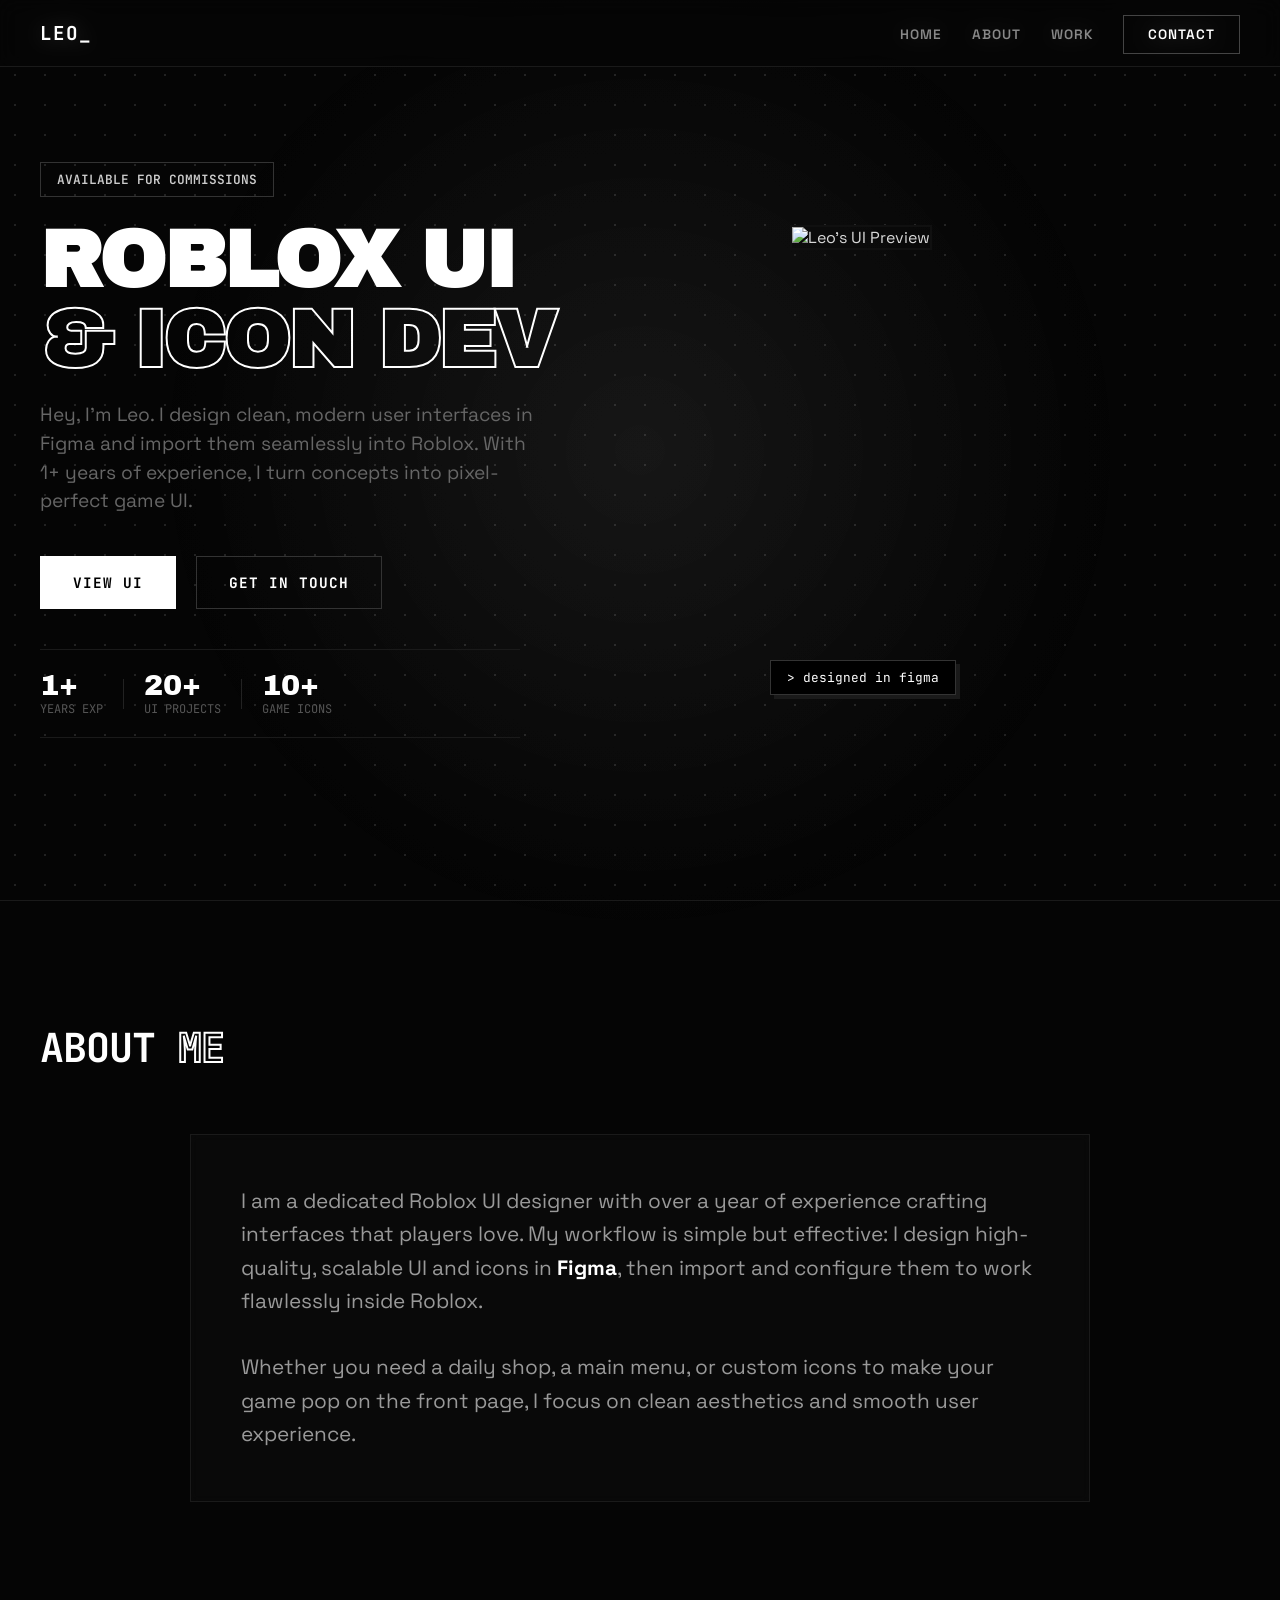
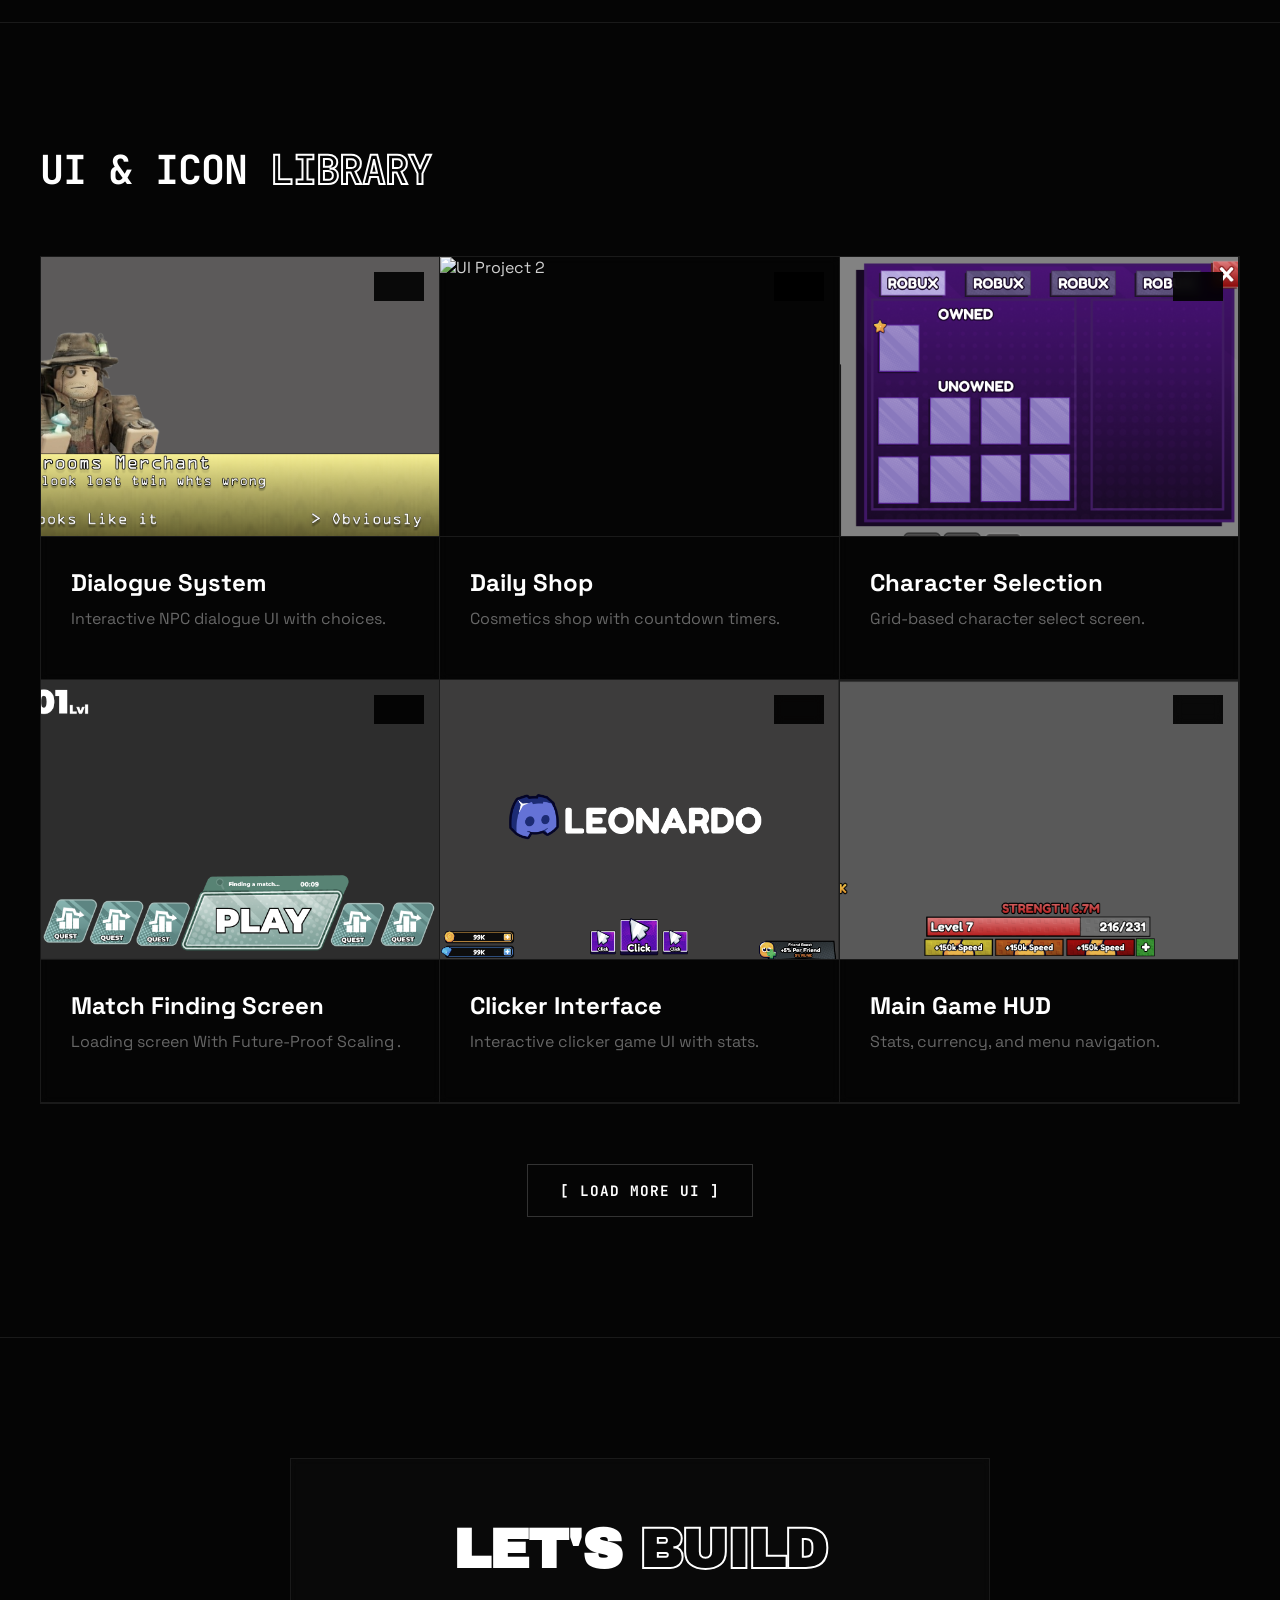
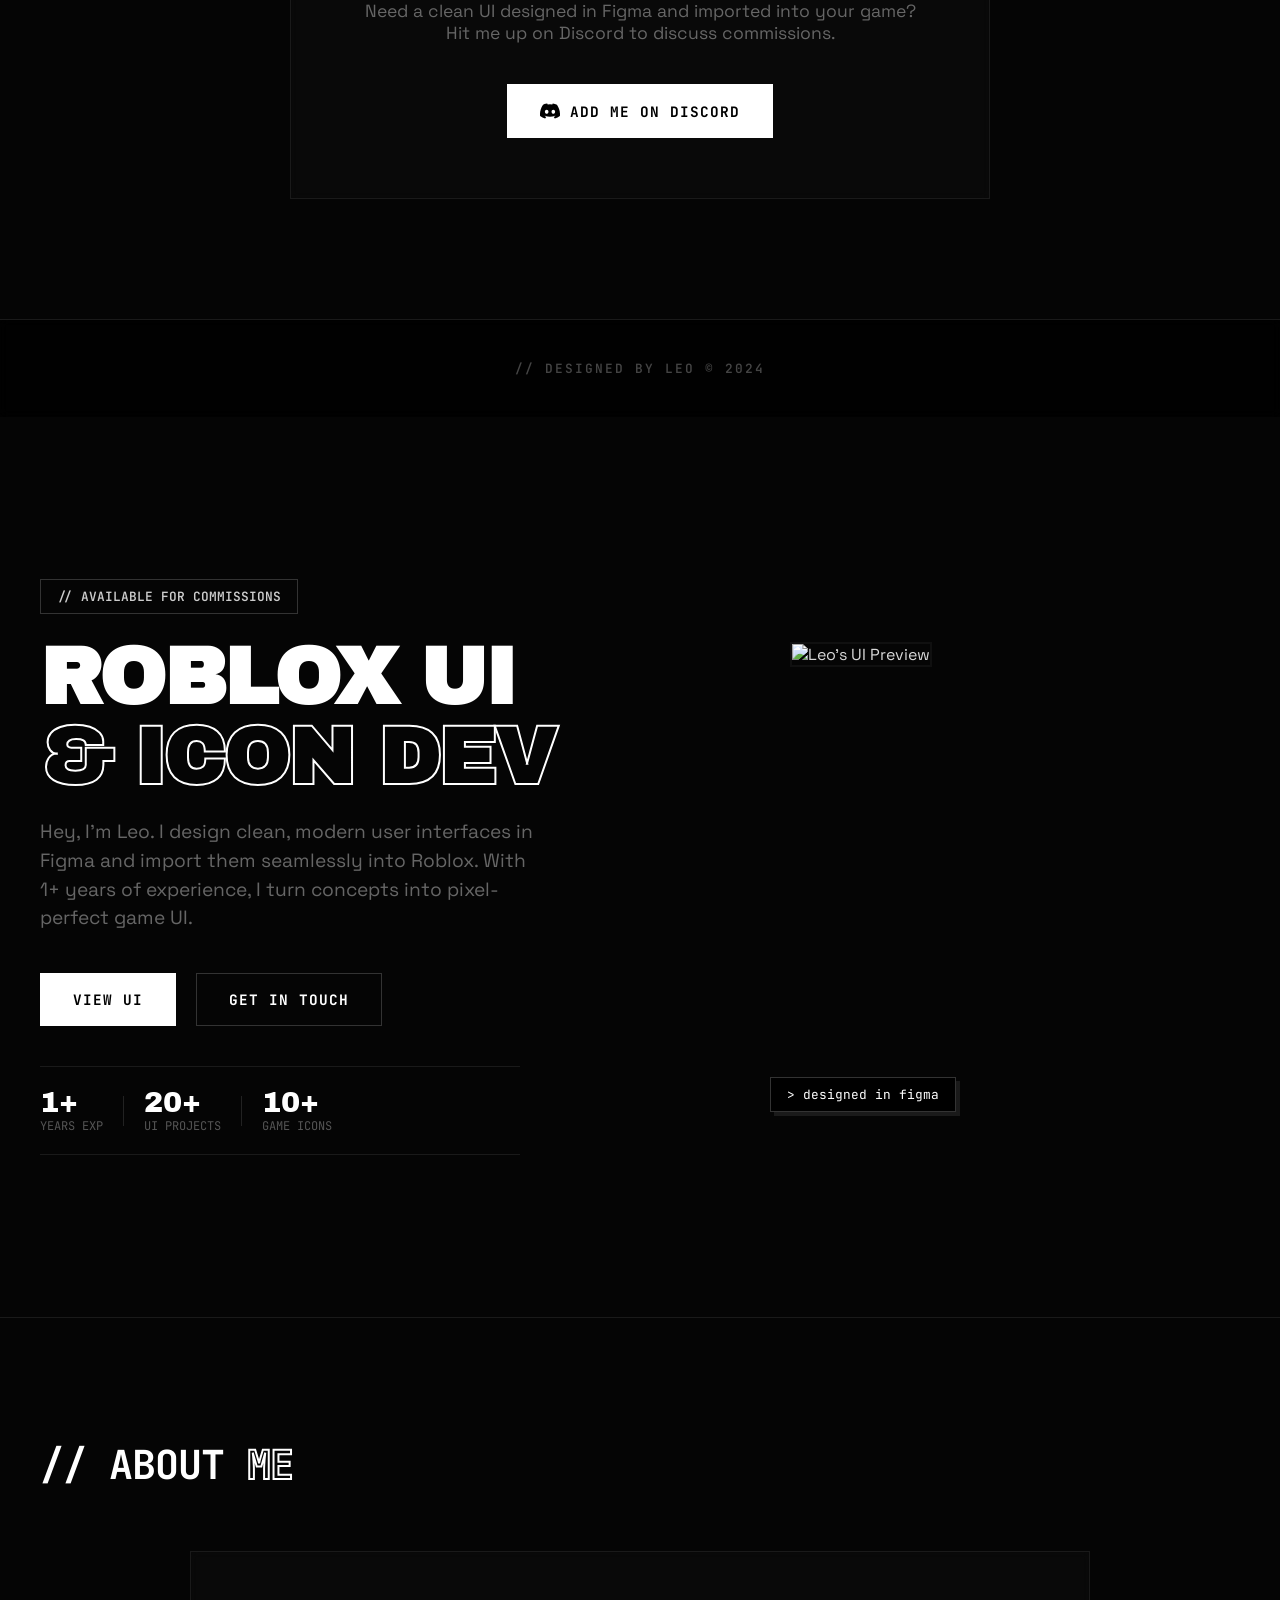
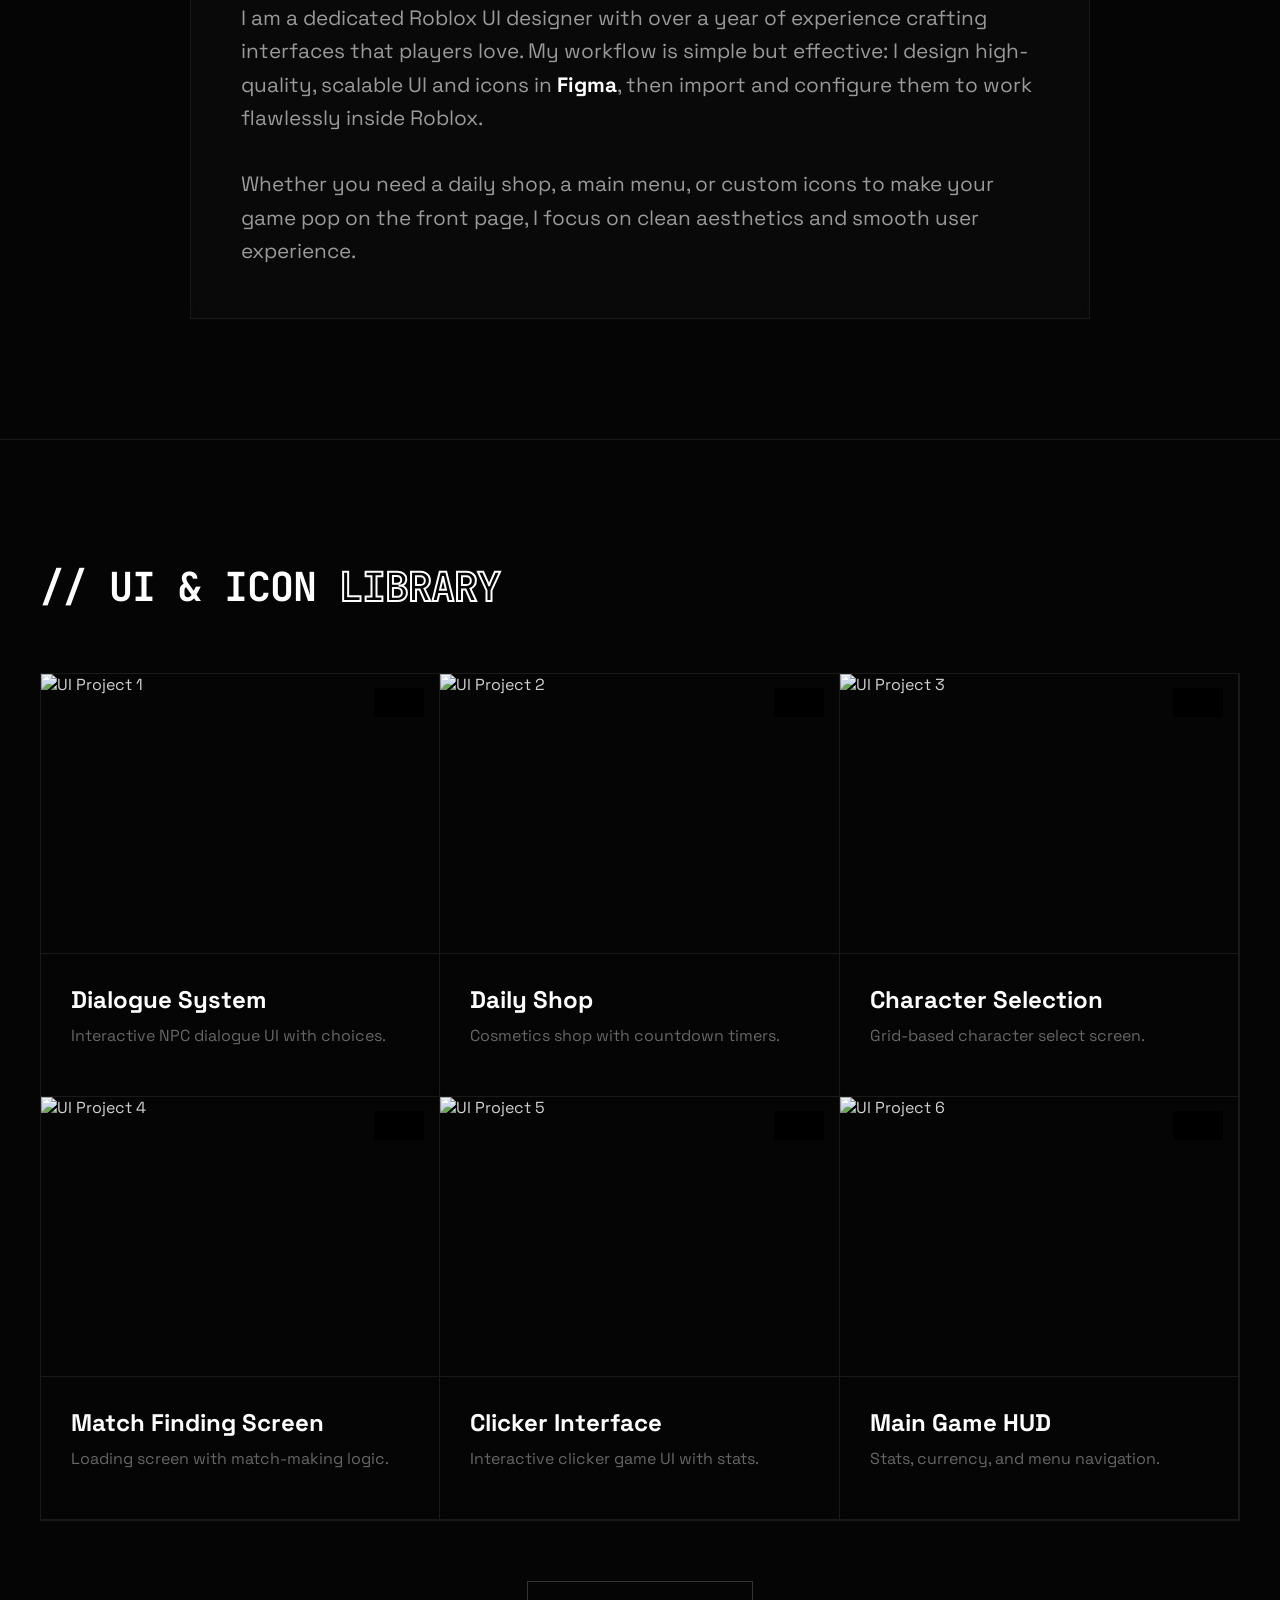
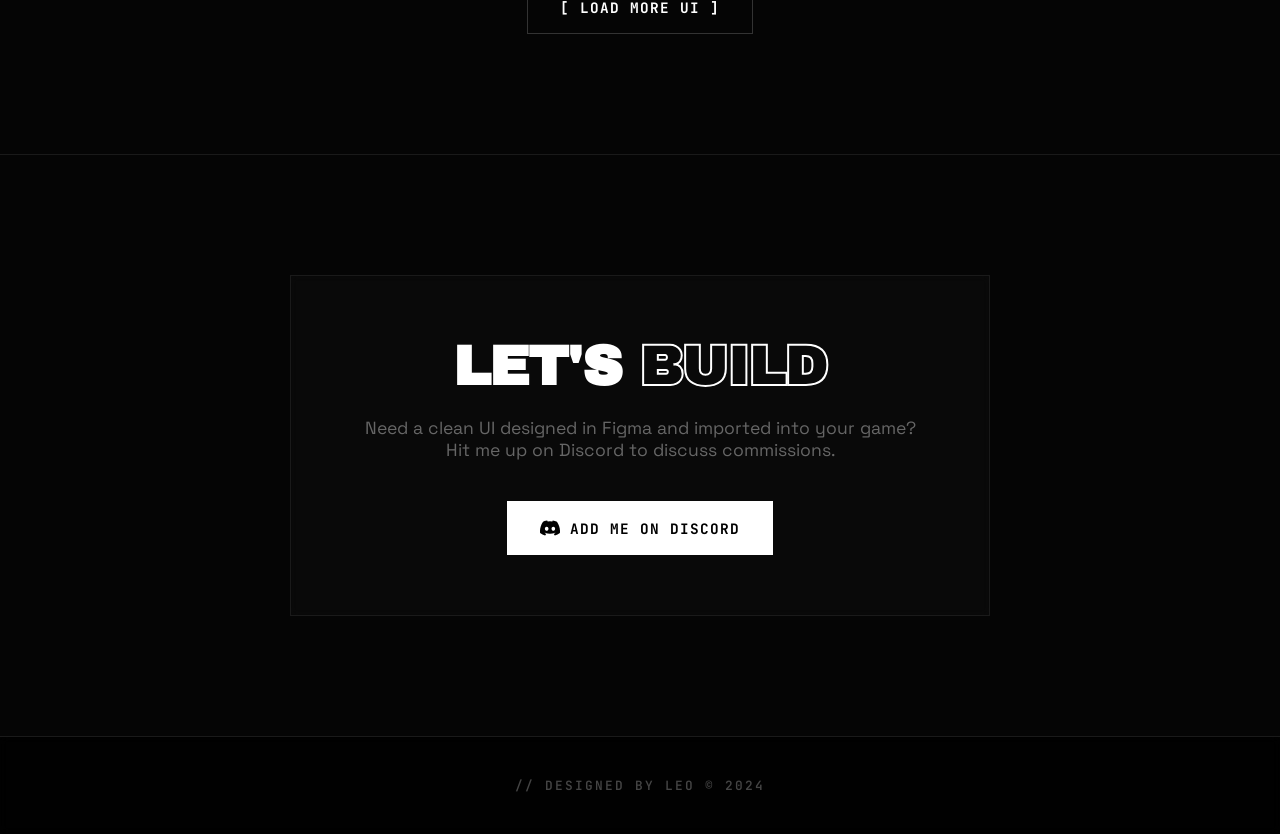
==== index.html @ 65e50e6b "Update index.html" ====
<!DOCTYPE html>
<html lang="en">
<head>
    <meta charset="UTF-8">
    <meta name="viewport" content="width=device-width, initial-scale=1.0">
    <title>Leo | Roblox UI & Icon Designer</title>
    <link rel="stylesheet" href="style.css">
    <link href="https://fonts.googleapis.com/css2?family=Archivo+Black&family=JetBrains+Mono:wght@400;700&family=Space+Grotesk:wght@300;400;500;700&display=swap" rel="stylesheet">
</head>
<body>

    <div class="grid-bg"></div>
    <div class="grid-glow"></div>

    <!-- ================= HEADER / NAVBAR ================= -->
    <header id="top">
        <nav class="navbar">
            <div class="logo">LEO<span class="cursor-blink">_</span></div>
            <ul class="nav-links">
                <li><a href="#top">Home</a></li>
                <li><a href="#about">About</a></li>
                <li><a href="#library">Work</a></li>
                <li><a href="#contact" class="nav-cta">Contact</a></li>
            </ul>
        </nav>
    </header>

    <!-- ================= HERO SECTION ================= -->
    <section class="hero">
        <div class="hero-content reveal">
            <div class="status-badge">AVAILABLE FOR COMMISSIONS</div>
            <h1>ROBLOX UI <br><span class="outline-text">& ICON DEV</span></h1>
            <p>Hey, I'm Leo. I design clean, modern user interfaces in Figma and import them seamlessly into Roblox. With 1+ years of experience, I turn concepts into pixel-perfect game UI.</p>
            
            <div class="hero-buttons">
                <a href="#library" class="btn btn-primary">VIEW UI</a>
                <a href="#contact" class="btn btn-ghost">GET IN TOUCH</a>
            </div>
            
            <div class="dev-stats">
                <div class="stat"><span class="stat-num">1+</span><span class="stat-label">Years Exp</span></div>
                <div class="stat-divider"></div>
                <div class="stat"><span class="stat-num">20+</span><span class="stat-label">UI Projects</span></div>
                <div class="stat-divider"></div>
                <div class="stat"><span class="stat-num">10+</span><span class="stat-label">Game Icons</span></div>
            </div>
        </div>
        
        <div class="hero-image-container reveal">
            <!-- IMPORT YOUR BEST UI PREVIEW HERE -->
            <img src="images/hero-ui.png" alt="Leo's UI Preview" class="hero-img">
            <div class="terminal-tag">&gt; designed in figma</div>
        </div>
    </section>

    <!-- ================= ABOUT SECTION ================= -->
    <section id="about" class="about-section">
        <h2 class="section-title reveal">ABOUT <span class="outline-text">ME</span></h2>
        <div class="about-card reveal">
            <p>I am a dedicated Roblox UI designer with over a year of experience crafting interfaces that players love. My workflow is simple but effective: I design high-quality, scalable UI and icons in <strong>Figma</strong>, then import and configure them to work flawlessly inside Roblox.</p>
            <br>
            <p>Whether you need a daily shop, a main menu, or custom icons to make your game pop on the front page, I focus on clean aesthetics and smooth user experience.</p>
        </div>
    </section>

    <!-- ================= LIBRARY / PROJECTS SECTION ================= -->
    <section id="library" class="projects-section">
        <h2 class="section-title reveal">UI & ICON <span class="outline-text">LIBRARY</span></h2>
        
        <div class="project-grid" id="projectGrid">
            
            <!-- PROJECT 1 -->
            <div class="project-card reveal">
                <div class="project-img-wrapper gallery-item">
                    <!-- IMPORT IMAGE 1 HERE -->
                    <img src="images/Dialogue.png" alt="UI Project 1" class="project-img">
                    <span class="tag">[UI]</span>
                </div>
                <div class="project-info">
                    <h3>Dialogue System</h3>
                    <p>Interactive NPC dialogue UI with choices.</p>
                </div>
            </div>

            <!-- PROJECT 2 -->
            <div class="project-card reveal">
                <div class="project-img-wrapper gallery-item">
                    <!-- IMPORT IMAGE 2 HERE -->
                    <img src="images/project2.jpg" alt="UI Project 2" class="project-img">
                    <span class="tag">[UI]</span>
                </div>
                <div class="project-info">
                    <h3>Daily Shop</h3>
                    <p>Cosmetics shop with countdown timers.</p>
                </div>
            </div>

            <!-- PROJECT 3 -->
            <div class="project-card reveal">
                <div class="project-img-wrapper gallery-item">
                    <!-- IMPORT IMAGE 3 HERE -->
                    <img src="images/Screenshot 2026-08-06 104445.png" alt="UI Project 3" class="project-img">
                    <span class="tag">[UI]</span>
                </div>
                <div class="project-info">
                    <h3>Character Selection</h3>
                    <p>Grid-based character select screen.</p>
                </div>
            </div>

            <!-- PROJECT 4 -->
            <div class="project-card reveal">
                <div class="project-img-wrapper gallery-item">
                    <!-- IMPORT IMAGE 4 HERE -->
                    <img src="images/Screenshot 2026-06-14 124927.png" alt="UI Project 4" class="project-img">
                    <span class="tag">[UI]</span>
                </div>
                <div class="project-info">
                    <h3>Match Finding Screen</h3>
                    <p>Loading screen With Future-Proof Scaling .</p>
                </div>
            </div>

            <!-- PROJECT 5 -->
            <div class="project-card reveal">
                <div class="project-img-wrapper gallery-item">
                    <!-- IMPORT IMAGE 5 HERE -->
                    <img src="images/CLicker.png" alt="UI Project 5" class="project-img">
                    <span class="tag">[UI]</span>
                </div>
                <div class="project-info">
                    <h3>Clicker Interface</h3>
                    <p>Interactive clicker game UI with stats.</p>
                </div>
            </div>

            <!-- PROJECT 6 -->
            <div class="project-card reveal">
                <div class="project-img-wrapper gallery-item">
                    <!-- IMPORT IMAGE 6 HERE -->
                    <img src="images/Screenshot 2026-07-24 135001.png" alt="UI Project 6" class="project-img">
                    <span class="tag">[UI]</span>
                </div>
                <div class="project-info">
                    <h3>Main Game HUD</h3>
                    <p>Stats, currency, and menu navigation.</p>
                </div>
            </div>

            <!-- HIDDEN PROJECTS (Load More) -->
            <!-- Copy this block to add more projects -->
            <div class="project-card hidden-project">
                <div class="project-img-wrapper gallery-item">
                    <img src="images/Screenshot 2026-06-12 234408.png" alt="UI Project 7" class="project-img">
                    <span class="tag">[UI]</span>
                </div>
                <div class="project-info">
                    <h3>Shop UI</h3>
                    <p>Premium Shop interface.</p>
                </div>
            </div>

            <div class="project-card hidden-project">
                <div class="project-img-wrapper gallery-item">
                    <img src="images/Screenshot 2026-08-16 221824.png" alt="UI Project 8" class="project-img">
                    <span class="tag">[UI]</span>
                </div>
                <div class="project-info">
                    <h3>Achievement Popups</h3>
                    <p>Success and fail notification designs.</p>
                </div>
            </div>

            <div class="project-card hidden-project">
                <div class="project-img-wrapper gallery-item">
                    <img src="images/Icon Pack.jpg" alt="UI Project 9" class="project-img">
                    <span class="tag">[ICONS]</span>
                </div>
                <div class="project-info">
                    <h3>Custom Game Icons</h3>
                    <p>High-res icons for Roblox front page.</p>
                </div>
            </div>

        </div>

        <!-- LOAD MORE BUTTON -->
        <div class="load-more-wrapper">
            <button id="loadMoreBtn" class="btn btn-ghost">[ LOAD MORE UI ]</button>
        </div>

    </section>

    <!-- ================= CONTACT SECTION ================= -->
    <section id="contact" class="contact-section">
        <div class="contact-card reveal">
            <h2>LET'S <span class="outline-text">BUILD</span></h2>
            <p>Need a clean UI designed in Figma and imported into your game? Hit me up on Discord to discuss commissions.</p>
            
            <!-- REPLACE 'yourusername' WITH YOUR ACTUAL DISCORD USERNAME -->
            <a href="https://discord.com/users/yourusername" target="_blank" class="btn btn-discord">
                <svg width="20" height="20" viewBox="0 0 24 24" fill="currentColor"><path d="M20.317 4.37a19.791 19.791 0 0 0-4.885-1.515.074.074 0 0 0-.079.037c-.21.375-.444.864-.608 1.25a18.27 18.27 0 0 0-5.487 0 12.64 12.64 0 0 0-.617-1.25.077.077 0 0 0-.079-.037A19.736 19.736 0 0 0 3.677 4.37a.07.07 0 0 0-.032.027C.533 9.046-.32 13.58.099 18.057a.082.082 0 0 0 .031.057 19.9 19.9 0 0 0 5.993 3.03.078.078 0 0 0 .084-.028 14.09 14.09 0 0 0 1.226-1.994.076.076 0 0 0-.041-.106 13.107 13.107 0 0 1-1.872-.892.077.077 0 0 1-.008-.128 10.2 10.2 0 0 0 .372-.292.074.074 0 0 1 .077-.01c3.928 1.793 8.18 1.793 12.062 0a.074.074 0 0 1 .078.01c.12.098.246.198.373.292a.077.077 0 0 1-.006.127 12.299 12.299 0 0 1-1.873.892.077.077 0 0 0-.041.107c.36.698.772 1.362 1.225 1.993a.076.076 0 0 0 .084.028 19.839 19.839 0 0 0 6.002-3.03.077.077 0 0 0 .032-.054c.5-5.177-.838-9.674-3.549-13.66a.061.061 0 0 0-.031-.03zM8.02 15.33c-1.183 0-2.157-1.085-2.157-2.419 0-1.333.956-2.419 2.157-2.419 1.21 0 2.176 1.096 2.157 2.42 0 1.333-.956 2.418-2.157 2.418zm7.975 0c-1.183 0-2.157-1.085-2.157-2.419 0-1.333.955-2.419 2.157-2.419 1.21 0 2.176 1.096 2.157 2.42 0 1.333-.946 2.418-2.157 2.418z"/></svg>
                ADD ME ON DISCORD
            </a>
        </div>
    </section>

    <footer>
        <p>// DESIGNED BY LEO &copy; 2024</p>
    </footer>

    <!-- ================= FULLSCREEN LIGHTBOX GALLERY ================= -->
    <div id="lightbox" class="lightbox">
        <span class="lightbox-close" id="closeLightbox">&times; CLOSE</span>
        
        <div class="lightbox-controls">
            <button class="lb-prev" id="prevBtn">&larr;</button>
            <button class="lb-next" id="nextBtn">&rarr;</button>
        </div>
        
        <img src="" alt="Fullscreen View" id="lightbox-img">
        
        <div class="lightbox-hint">Use Arrow Keys to Navigate &middot; Press ESC to Close</div>
    </div>

    <script src="script.js"></script>
</body>
</html><!DOCTYPE html>
<html lang="en">
<head>
    <meta charset="UTF-8">
    <meta name="viewport" content="width=device-width, initial-scale=1.0">
    <title>Leo | Roblox UI & Icon Designer</title>
    <link rel="stylesheet" href="style.css">
    <link href="https://fonts.googleapis.com/css2?family=Archivo+Black&family=JetBrains+Mono:wght@400;700&family=Space+Grotesk:wght@300;400;500;700&display=swap" rel="stylesheet">
</head>
<body>

    <div class="grid-bg"></div>
    <div class="grid-glow"></div>

    <!-- ================= HEADER / NAVBAR ================= -->
    <header id="top">
        <nav class="navbar">
            <div class="logo">LEO<span class="cursor-blink">_</span></div>
            <ul class="nav-links">
                <li><a href="#top">Home</a></li>
                <li><a href="#about">About</a></li>
                <li><a href="#library">Work</a></li>
                <li><a href="#contact" class="nav-cta">Contact</a></li>
            </ul>
        </nav>
    </header>

    <!-- ================= HERO SECTION ================= -->
    <section class="hero">
        <div class="hero-content reveal">
            <div class="status-badge">// AVAILABLE FOR COMMISSIONS</div>
            <h1>ROBLOX UI <br><span class="outline-text">& ICON DEV</span></h1>
            <p>Hey, I'm Leo. I design clean, modern user interfaces in Figma and import them seamlessly into Roblox. With 1+ years of experience, I turn concepts into pixel-perfect game UI.</p>
            
            <div class="hero-buttons">
                <a href="#library" class="btn btn-primary">VIEW UI</a>
                <a href="#contact" class="btn btn-ghost">GET IN TOUCH</a>
            </div>
            
            <div class="dev-stats">
                <div class="stat"><span class="stat-num">1+</span><span class="stat-label">Years Exp</span></div>
                <div class="stat-divider"></div>
                <div class="stat"><span class="stat-num">20+</span><span class="stat-label">UI Projects</span></div>
                <div class="stat-divider"></div>
                <div class="stat"><span class="stat-num">10+</span><span class="stat-label">Game Icons</span></div>
            </div>
        </div>
        
        <div class="hero-image-container reveal">
            <!-- IMPORT YOUR BEST UI PREVIEW HERE -->
            <img src="images/hero-ui.png" alt="Leo's UI Preview" class="hero-img">
            <div class="terminal-tag">&gt; designed in figma</div>
        </div>
    </section>

    <!-- ================= ABOUT SECTION ================= -->
    <section id="about" class="about-section">
        <h2 class="section-title reveal">// ABOUT <span class="outline-text">ME</span></h2>
        <div class="about-card reveal">
            <p>I am a dedicated Roblox UI designer with over a year of experience crafting interfaces that players love. My workflow is simple but effective: I design high-quality, scalable UI and icons in <strong>Figma</strong>, then import and configure them to work flawlessly inside Roblox.</p>
            <br>
            <p>Whether you need a daily shop, a main menu, or custom icons to make your game pop on the front page, I focus on clean aesthetics and smooth user experience.</p>
        </div>
    </section>

    <!-- ================= LIBRARY / PROJECTS SECTION ================= -->
    <section id="library" class="projects-section">
        <h2 class="section-title reveal">// UI & ICON <span class="outline-text">LIBRARY</span></h2>
        
        <div class="project-grid" id="projectGrid">
            
            <!-- PROJECT 1 -->
            <div class="project-card reveal">
                <div class="project-img-wrapper gallery-item">
                    <!-- IMPORT IMAGE 1 HERE -->
                    <img src="images/project1.jpg" alt="UI Project 1" class="project-img">
                    <span class="tag">[UI]</span>
                </div>
                <div class="project-info">
                    <h3>Dialogue System</h3>
                    <p>Interactive NPC dialogue UI with choices.</p>
                </div>
            </div>

            <!-- PROJECT 2 -->
            <div class="project-card reveal">
                <div class="project-img-wrapper gallery-item">
                    <!-- IMPORT IMAGE 2 HERE -->
                    <img src="images/project2.jpg" alt="UI Project 2" class="project-img">
                    <span class="tag">[UI]</span>
                </div>
                <div class="project-info">
                    <h3>Daily Shop</h3>
                    <p>Cosmetics shop with countdown timers.</p>
                </div>
            </div>

            <!-- PROJECT 3 -->
            <div class="project-card reveal">
                <div class="project-img-wrapper gallery-item">
                    <!-- IMPORT IMAGE 3 HERE -->
                    <img src="images/project3.jpg" alt="UI Project 3" class="project-img">
                    <span class="tag">[UI]</span>
                </div>
                <div class="project-info">
                    <h3>Character Selection</h3>
                    <p>Grid-based character select screen.</p>
                </div>
            </div>

            <!-- PROJECT 4 -->
            <div class="project-card reveal">
                <div class="project-img-wrapper gallery-item">
                    <!-- IMPORT IMAGE 4 HERE -->
                    <img src="images/project4.jpg" alt="UI Project 4" class="project-img">
                    <span class="tag">[UI]</span>
                </div>
                <div class="project-info">
                    <h3>Match Finding Screen</h3>
                    <p>Loading screen with match-making logic.</p>
                </div>
            </div>

            <!-- PROJECT 5 -->
            <div class="project-card reveal">
                <div class="project-img-wrapper gallery-item">
                    <!-- IMPORT IMAGE 5 HERE -->
                    <img src="images/project5.jpg" alt="UI Project 5" class="project-img">
                    <span class="tag">[UI]</span>
                </div>
                <div class="project-info">
                    <h3>Clicker Interface</h3>
                    <p>Interactive clicker game UI with stats.</p>
                </div>
            </div>

            <!-- PROJECT 6 -->
            <div class="project-card reveal">
                <div class="project-img-wrapper gallery-item">
                    <!-- IMPORT IMAGE 6 HERE -->
                    <img src="images/project6.jpg" alt="UI Project 6" class="project-img">
                    <span class="tag">[UI]</span>
                </div>
                <div class="project-info">
                    <h3>Main Game HUD</h3>
                    <p>Stats, currency, and menu navigation.</p>
                </div>
            </div>

            <!-- HIDDEN PROJECTS (Load More) -->
            <!-- Copy this block to add more projects -->
            <div class="project-card hidden-project">
                <div class="project-img-wrapper gallery-item">
                    <img src="images/project7.jpg" alt="UI Project 7" class="project-img">
                    <span class="tag">[UI]</span>
                </div>
                <div class="project-info">
                    <h3>Gamepass Shop</h3>
                    <p>Premium gamepass purchase interface.</p>
                </div>
            </div>

            <div class="project-card hidden-project">
                <div class="project-img-wrapper gallery-item">
                    <img src="images/project8.jpg" alt="UI Project 8" class="project-img">
                    <span class="tag">[UI]</span>
                </div>
                <div class="project-info">
                    <h3>Achievement Popups</h3>
                    <p>Success and fail notification designs.</p>
                </div>
            </div>

            <div class="project-card hidden-project">
                <div class="project-img-wrapper gallery-item">
                    <img src="images/project9.jpg" alt="UI Project 9" class="project-img">
                    <span class="tag">[ICONS]</span>
                </div>
                <div class="project-info">
                    <h3>Custom Game Icons</h3>
                    <p>High-res icons for Roblox front page.</p>
                </div>
            </div>

        </div>

        <!-- LOAD MORE BUTTON -->
        <div class="load-more-wrapper">
            <button id="loadMoreBtn" class="btn btn-ghost">[ LOAD MORE UI ]</button>
        </div>

    </section>

    <!-- ================= CONTACT SECTION ================= -->
    <section id="contact" class="contact-section">
        <div class="contact-card reveal">
            <h2>LET'S <span class="outline-text">BUILD</span></h2>
            <p>Need a clean UI designed in Figma and imported into your game? Hit me up on Discord to discuss commissions.</p>
            
            <!-- REPLACE 'yourusername' WITH YOUR ACTUAL DISCORD USERNAME -->
            <a href="https://discord.com/users/yourusername" target="_blank" class="btn btn-discord">
                <svg width="20" height="20" viewBox="0 0 24 24" fill="currentColor"><path d="M20.317 4.37a19.791 19.791 0 0 0-4.885-1.515.074.074 0 0 0-.079.037c-.21.375-.444.864-.608 1.25a18.27 18.27 0 0 0-5.487 0 12.64 12.64 0 0 0-.617-1.25.077.077 0 0 0-.079-.037A19.736 19.736 0 0 0 3.677 4.37a.07.07 0 0 0-.032.027C.533 9.046-.32 13.58.099 18.057a.082.082 0 0 0 .031.057 19.9 19.9 0 0 0 5.993 3.03.078.078 0 0 0 .084-.028 14.09 14.09 0 0 0 1.226-1.994.076.076 0 0 0-.041-.106 13.107 13.107 0 0 1-1.872-.892.077.077 0 0 1-.008-.128 10.2 10.2 0 0 0 .372-.292.074.074 0 0 1 .077-.01c3.928 1.793 8.18 1.793 12.062 0a.074.074 0 0 1 .078.01c.12.098.246.198.373.292a.077.077 0 0 1-.006.127 12.299 12.299 0 0 1-1.873.892.077.077 0 0 0-.041.107c.36.698.772 1.362 1.225 1.993a.076.076 0 0 0 .084.028 19.839 19.839 0 0 0 6.002-3.03.077.077 0 0 0 .032-.054c.5-5.177-.838-9.674-3.549-13.66a.061.061 0 0 0-.031-.03zM8.02 15.33c-1.183 0-2.157-1.085-2.157-2.419 0-1.333.956-2.419 2.157-2.419 1.21 0 2.176 1.096 2.157 2.42 0 1.333-.956 2.418-2.157 2.418zm7.975 0c-1.183 0-2.157-1.085-2.157-2.419 0-1.333.955-2.419 2.157-2.419 1.21 0 2.176 1.096 2.157 2.42 0 1.333-.946 2.418-2.157 2.418z"/></svg>
                ADD ME ON DISCORD
            </a>
        </div>
    </section>

    <footer>
        <p>// DESIGNED BY LEO &copy; 2024</p>
    </footer>

    <!-- ================= FULLSCREEN LIGHTBOX GALLERY ================= -->
    <div id="lightbox" class="lightbox">
        <span class="lightbox-close" id="closeLightbox">&times; CLOSE</span>
        
        <div class="lightbox-controls">
            <button class="lb-prev" id="prevBtn">&larr;</button>
            <button class="lb-next" id="nextBtn">&rarr;</button>
        </div>
        
        <img src="" alt="Fullscreen View" id="lightbox-img">
        
        <div class="lightbox-hint">Use Arrow Keys to Navigate &middot; Press ESC to Close</div>
    </div>

    <script src="script.js"></script>
</body>
</html>
---- style.css ----
/* ================= BASIC RESET ================= */
* {
    margin: 0;
    padding: 0;
    box-sizing: border-box;
}

html {
    scroll-behavior: smooth;
}

body {
    font-family: 'Space Grotesk', sans-serif;
    background-color: #050505;
    color: #d0d0d0;
    overflow-x: hidden;
    cursor: auto;
}

::selection {
    background: #ffffff;
    color: #000000;
}

/* ================= ANIMATED BACKGROUND ================= */
.grid-bg {
    position: fixed;
    top: 0;
    left: 0;
    width: 100%;
    height: 100%;
    z-index: -2;
    background-image: radial-gradient(#222222 1px, transparent 1px);
    background-size: 30px 30px;
    animation: grid-pan 15s linear infinite;
}

@keyframes grid-pan {
    0% { background-position: 0 0; }
    100% { background-position: 30px 30px; }
}

.grid-glow {
    position: fixed;
    top: 50%;
    left: 50%;
    transform: translate(-50%, -50%);
    width: 1000px;
    height: 1000px;
    background: radial-gradient(circle, rgba(255, 255, 255, 0.04) 0%, rgba(0,0,0,0) 70%);
    z-index: -1;
    pointer-events: none;
}

/* ================= NAVBAR ================= */
.navbar {
    display: flex;
    justify-content: space-between;
    align-items: center;
    padding: 20px 40px;
    background: rgba(5, 5, 5, 0.8);
    backdrop-filter: blur(10px);
    border-bottom: 1px solid #1a1a1a;
    position: fixed;
    width: 100%;
    top: 0;
    z-index: 1000;
}

.logo {
    font-family: 'JetBrains Mono', monospace;
    font-size: 1.2rem;
    letter-spacing: 1px;
    text-transform: uppercase;
    color: #fff;
    font-weight: 700;
}

.cursor-blink {
    animation: blink 1s step-end infinite;
    color: #fff;
}

@keyframes blink {
    50% { opacity: 0; }
}

.nav-links {
    list-style: none;
    display: flex;
    gap: 30px;
    align-items: center;
}

.nav-links a {
    color: #888;
    text-decoration: none;
    font-weight: 600;
    font-size: 0.85rem;
    text-transform: uppercase;
    letter-spacing: 1px;
    transition: color 0.2s ease;
}

.nav-links a:hover {
    color: #fff;
}

.nav-links .nav-cta {
    padding: 10px 24px;
    border: 1px solid #444;
    color: #fff;
}

.nav-links .nav-cta:hover {
    background: #fff;
    color: #000;
    border-color: #fff;
}

/* ================= HERO SECTION ================= */
.hero {
    min-height: 100vh;
    display: flex;
    justify-content: space-between;
    align-items: center;
    padding: 0 40px;
    position: relative;
}

.status-badge {
    display: inline-flex;
    align-items: center;
    gap: 8px;
    padding: 8px 16px;
    background: transparent;
    border: 1px solid #333;
    font-family: 'JetBrains Mono', monospace;
    font-size: 0.8rem;
    color: #ccc;
    margin-bottom: 24px;
    font-weight: 600;
}

.hero-content h1 {
    font-family: 'Archivo Black', sans-serif;
    font-size: 5rem;
    line-height: 1;
    margin-bottom: 20px;
    color: #fff;
    letter-spacing: -2px;
    text-transform: uppercase;
}

.outline-text {
    color: transparent;
    -webkit-text-stroke: 2px #ffffff;
    transition: all 0.3s ease;
}

.outline-text:hover {
    color: #ffffff;
}

.hero-content p {
    font-size: 1.2rem;
    color: #666;
    margin-bottom: 40px;
    max-width: 500px;
    line-height: 1.5;
}

.dev-stats {
    display: flex;
    align-items: center;
    gap: 20px;
    padding: 20px 0;
    border-top: 1px solid #1a1a1a;
    border-bottom: 1px solid #1a1a1a;
    max-width: 480px;
}

.stat {
    display: flex;
    flex-direction: column;
}

.stat-num {
    font-family: 'Archivo Black', sans-serif;
    font-size: 1.8rem;
    color: #fff;
}

.stat-label {
    font-family: 'JetBrains Mono', monospace;
    font-size: 0.75rem;
    color: #555;
    text-transform: uppercase;
}

.stat-divider {
    width: 1px;
    height: 30px;
    background: #222;
}

.hero-image-container {
    position: relative;
    width: 450px;
    height: 450px;
}

.hero-img {
    width: 100%;
    height: 100%;
    object-fit: cover;
    border-radius: 0;
    border: 2px solid #1a1a1a;
    filter: grayscale(20%) contrast(110%);
}

.terminal-tag {
    position: absolute;
    bottom: -20px;
    left: -20px;
    background: #000;
    border: 1px solid #333;
    padding: 8px 16px;
    font-family: 'JetBrains Mono', monospace;
    font-size: 0.8rem;
    color: #fff;
    box-shadow: 4px 4px 0 #1a1a1a;
}

/* ================= SECTIONS GENERAL ================= */
.section-title {
    font-family: 'JetBrains Mono', monospace;
    text-align: left;
    font-size: 2.5rem;
    margin-bottom: 60px;
    font-weight: 700;
    letter-spacing: -1px;
    text-transform: uppercase;
    color: #fff;
}

#about, #library, #contact {
    padding: 120px 40px;
    position: relative;
    z-index: 2;
    border-top: 1px solid #1a1a1a;
}

/* ================= ABOUT SECTION ================= */
.about-card {
    max-width: 900px;
    margin: 0 auto;
    padding: 50px;
    background: rgba(10, 10, 10, 0.8);
    border: 1px solid #1a1a1a;
    text-align: left;
    font-size: 1.3rem;
    line-height: 1.6;
    color: #999;
    backdrop-filter: blur(5px);
}

.about-card strong {
    color: #fff;
}

/* ================= LIBRARY / PROJECTS ================= */
.project-grid {
    display: grid;
    grid-template-columns: repeat(auto-fit, minmax(320px, 1fr));
    gap: 0;
    max-width: 1300px;
    margin: 0 auto;
    border: 1px solid #1a1a1a;
}

.project-card {
    background: rgba(5, 5, 5, 0.8);
    border-right: 1px solid #1a1a1a;
    border-bottom: 1px solid #1a1a1a;
    transition: background 0.3s ease;
    backdrop-filter: blur(5px);
}

.project-card:hover {
    background: #0f0f0f;
}

.project-img-wrapper {
    overflow: hidden;
    height: 280px;
    border-bottom: 1px solid #1a1a1a;
    position: relative;
    cursor: pointer; /* Shows it's clickable */
}

.project-img {
    width: 100%;
    height: 100%;
    object-fit: cover;
    filter: grayscale(30%);
    transition: transform 0.6s ease, filter 0.4s ease;
}

.project-card:hover .project-img {
    transform: scale(1.05);
    filter: grayscale(0%);
}

.tag {
    position: absolute;
    top: 15px;
    right: 15px;
    background: rgba(0, 0, 0, 0.9);
    color: #fff;
    padding: 5px 10px;
    font-family: 'JetBrains Mono', monospace;
    font-size: 0.75rem;
    border: 1px solid #333;
    backdrop-filter: blur(4px);
}

.project-info {
    padding: 30px;
}

.project-info h3 {
    font-size: 1.5rem;
    margin-bottom: 10px;
    color: #fff;
}

.project-info p {
    color: #666;
    margin-bottom: 20px;
}

/* ================= LOAD MORE SYSTEM ================= */
.hidden-project {
    display: none;
}

.project-card.visible {
    display: block;
    animation: fadeInUp 0.6s ease forwards;
}

@keyframes fadeInUp {
    from { opacity: 0; transform: translateY(30px); }
    to { opacity: 1; transform: translateY(0); }
}

.load-more-wrapper {
    text-align: center;
    margin-top: 60px;
}

#loadMoreBtn {
    font-family: 'JetBrains Mono', monospace;
}

#loadMoreBtn.hidden {
    display: none;
}

/* ================= CONTACT SECTION ================= */
.contact-section {
    text-align: center;
}

.contact-card {
    max-width: 700px;
    margin: 0 auto;
    padding: 60px;
    background: rgba(10, 10, 10, 0.8);
    border: 1px solid #1a1a1a;
    backdrop-filter: blur(5px);
}

.contact-card h2 {
    font-family: 'Archivo Black', sans-serif;
    font-size: 3.5rem;
    margin-bottom: 20px;
    color: #fff;
    text-transform: uppercase;
    letter-spacing: -1px;
}

.contact-card p {
    color: #666;
    font-size: 1.1rem;
    margin-bottom: 40px;
}

/* ================= BUTTONS ================= */
.hero-buttons {
    display: flex;
    gap: 20px;
    margin-bottom: 40px;
}

.btn {
    display: inline-flex;
    align-items: center;
    gap: 10px;
    padding: 16px 32px;
    text-decoration: none;
    font-family: 'JetBrains Mono', monospace;
    font-weight: 700;
    font-size: 0.9rem;
    letter-spacing: 1px;
    text-transform: uppercase;
    transition: all 0.2s ease-in-out;
    border: 1px solid transparent;
    cursor: pointer;
}

.btn-primary {
    background: #ffffff;
    color: #000000;
}

.btn-primary:hover {
    background: transparent;
    color: #ffffff;
    border: 1px solid #ffffff;
    transform: translate(-4px, -4px);
    box-shadow: 4px 4px 0 #ffffff;
}

.btn-ghost {
    background: transparent;
    border: 1px solid #333;
    color: #fff;
}

.btn-ghost:hover {
    background: #ffffff;
    color: #000000;
    border-color: #ffffff;
    transform: translate(-4px, -4px);
    box-shadow: 4px 4px 0 #ffffff;
}

.btn-discord {
    background: #ffffff;
    color: #000000;
    border: 1px solid #ffffff;
}

.btn-discord:hover {
    background: transparent;
    color: #ffffff;
    transform: translate(-4px, -4px);
    box-shadow: 4px 4px 0 #ffffff;
}

/* ================= FULLSCREEN LIGHTBOX ================= */
.lightbox {
    display: none;
    position: fixed;
    top: 0;
    left: 0;
    width: 100%;
    height: 100%;
    background: rgba(0, 0, 0, 0.95);
    z-index: 5000;
    justify-content: center;
    align-items: center;
    flex-direction: column;
    backdrop-filter: blur(15px);
}

.lightbox.active {
    display: flex;
    animation: fadeIn 0.3s ease;
}

@keyframes fadeIn {
    from { opacity: 0; }
    to { opacity: 1; }
}

.lightbox img {
    max-width: 85%;
    max-height: 80vh;
    object-fit: contain;
    border: 2px solid #333;
    box-shadow: 0 20px 50px rgba(0,0,0,0.8);
    animation: zoomIn 0.4s cubic-bezier(0.4, 0, 0.2, 1);
}

@keyframes zoomIn {
    from { transform: scale(0.8); opacity: 0; }
    to { transform: scale(1); opacity: 1; }
}

.lightbox-close {
    position: absolute;
    top: 30px;
    right: 40px;
    color: #fff;
    font-size: 1rem;
    font-family: 'JetBrains Mono', monospace;
    font-weight: 700;
    cursor: pointer;
    border: 1px solid #444;
    padding: 10px 20px;
    transition: all 0.2s ease;
    z-index: 5001;
}

.lightbox-close:hover {
    background: #fff;
    color: #000;
}

.lightbox-controls {
    position: absolute;
    bottom: 40px;
    display: flex;
    gap: 20px;
}

.lb-prev, .lb-next {
    background: transparent;
    border: 1px solid #444;
    color: #fff;
    font-size: 1.5rem;
    padding: 10px 25px;
    cursor: pointer;
    transition: all 0.2s ease;
}

.lb-prev:hover, .lb-next:hover {
    background: #fff;
    color: #000;
    border-color: #fff;
}

.lightbox-hint {
    position: absolute;
    bottom: 15px;
    color: #555;
    font-family: 'JetBrains Mono', monospace;
    font-size: 0.75rem;
    text-transform: uppercase;
    letter-spacing: 1px;
}

/* ================= FOOTER ================= */
footer {
    text-align: center;
    padding: 40px;
    border-top: 1px solid #1a1a1a;
    color: #444;
    font-family: 'JetBrains Mono', monospace;
    font-size: 0.8rem;
    letter-spacing: 2px;
    text-transform: uppercase;
    font-weight: 600;
    position: relative;
    z-index: 2;
    background: rgba(0,0,0,0.8);
    backdrop-filter: blur(5px);
}

/* ================= ANIMATION CLASSES ================= */
.reveal {
    opacity: 0;
    transform: translateY(40px);
    transition: all 0.8s ease;
}

.reveal.active {
    opacity: 1;
    transform: translateY(0);
}

/* ================= RESPONSIVE ================= */
@media (max-width: 900px) {
    .hero {
        flex-direction: column-reverse;
        justify-content: center;
        padding-top: 120px;
        text-align: center;
        gap: 80px;
    }
    .hero-buttons {
        justify-content: center;
    }
    .dev-stats {
        justify-content: center;
        margin: 0 auto;
    }
    .hero-image-container {
        width: 300px;
        height: 300px;
    }
    .hero-content h1 {
        font-size: 3.5rem;
    }
    .section-title {
        font-size: 2rem;
    }
}
---- style.css ----
/* ================= BASIC RESET ================= */
* {
    margin: 0;
    padding: 0;
    box-sizing: border-box;
}

html {
    scroll-behavior: smooth;
}

body {
    font-family: 'Space Grotesk', sans-serif;
    background-color: #050505;
    color: #d0d0d0;
    overflow-x: hidden;
    cursor: auto;
}

::selection {
    background: #ffffff;
    color: #000000;
}

/* ================= ANIMATED BACKGROUND ================= */
.grid-bg {
    position: fixed;
    top: 0;
    left: 0;
    width: 100%;
    height: 100%;
    z-index: -2;
    background-image: radial-gradient(#222222 1px, transparent 1px);
    background-size: 30px 30px;
    animation: grid-pan 15s linear infinite;
}

@keyframes grid-pan {
    0% { background-position: 0 0; }
    100% { background-position: 30px 30px; }
}

.grid-glow {
    position: fixed;
    top: 50%;
    left: 50%;
    transform: translate(-50%, -50%);
    width: 1000px;
    height: 1000px;
    background: radial-gradient(circle, rgba(255, 255, 255, 0.04) 0%, rgba(0,0,0,0) 70%);
    z-index: -1;
    pointer-events: none;
}

/* ================= NAVBAR ================= */
.navbar {
    display: flex;
    justify-content: space-between;
    align-items: center;
    padding: 20px 40px;
    background: rgba(5, 5, 5, 0.8);
    backdrop-filter: blur(10px);
    border-bottom: 1px solid #1a1a1a;
    position: fixed;
    width: 100%;
    top: 0;
    z-index: 1000;
}

.logo {
    font-family: 'JetBrains Mono', monospace;
    font-size: 1.2rem;
    letter-spacing: 1px;
    text-transform: uppercase;
    color: #fff;
    font-weight: 700;
}

.cursor-blink {
    animation: blink 1s step-end infinite;
    color: #fff;
}

@keyframes blink {
    50% { opacity: 0; }
}

.nav-links {
    list-style: none;
    display: flex;
    gap: 30px;
    align-items: center;
}

.nav-links a {
    color: #888;
    text-decoration: none;
    font-weight: 600;
    font-size: 0.85rem;
    text-transform: uppercase;
    letter-spacing: 1px;
    transition: color 0.2s ease;
}

.nav-links a:hover {
    color: #fff;
}

.nav-links .nav-cta {
    padding: 10px 24px;
    border: 1px solid #444;
    color: #fff;
}

.nav-links .nav-cta:hover {
    background: #fff;
    color: #000;
    border-color: #fff;
}

/* ================= HERO SECTION ================= */
.hero {
    min-height: 100vh;
    display: flex;
    justify-content: space-between;
    align-items: center;
    padding: 0 40px;
    position: relative;
}

.status-badge {
    display: inline-flex;
    align-items: center;
    gap: 8px;
    padding: 8px 16px;
    background: transparent;
    border: 1px solid #333;
    font-family: 'JetBrains Mono', monospace;
    font-size: 0.8rem;
    color: #ccc;
    margin-bottom: 24px;
    font-weight: 600;
}

.hero-content h1 {
    font-family: 'Archivo Black', sans-serif;
    font-size: 5rem;
    line-height: 1;
    margin-bottom: 20px;
    color: #fff;
    letter-spacing: -2px;
    text-transform: uppercase;
}

.outline-text {
    color: transparent;
    -webkit-text-stroke: 2px #ffffff;
    transition: all 0.3s ease;
}

.outline-text:hover {
    color: #ffffff;
}

.hero-content p {
    font-size: 1.2rem;
    color: #666;
    margin-bottom: 40px;
    max-width: 500px;
    line-height: 1.5;
}

.dev-stats {
    display: flex;
    align-items: center;
    gap: 20px;
    padding: 20px 0;
    border-top: 1px solid #1a1a1a;
    border-bottom: 1px solid #1a1a1a;
    max-width: 480px;
}

.stat {
    display: flex;
    flex-direction: column;
}

.stat-num {
    font-family: 'Archivo Black', sans-serif;
    font-size: 1.8rem;
    color: #fff;
}

.stat-label {
    font-family: 'JetBrains Mono', monospace;
    font-size: 0.75rem;
    color: #555;
    text-transform: uppercase;
}

.stat-divider {
    width: 1px;
    height: 30px;
    background: #222;
}

.hero-image-container {
    position: relative;
    width: 450px;
    height: 450px;
}

.hero-img {
    width: 100%;
    height: 100%;
    object-fit: cover;
    border-radius: 0;
    border: 2px solid #1a1a1a;
    filter: grayscale(20%) contrast(110%);
}

.terminal-tag {
    position: absolute;
    bottom: -20px;
    left: -20px;
    background: #000;
    border: 1px solid #333;
    padding: 8px 16px;
    font-family: 'JetBrains Mono', monospace;
    font-size: 0.8rem;
    color: #fff;
    box-shadow: 4px 4px 0 #1a1a1a;
}

/* ================= SECTIONS GENERAL ================= */
.section-title {
    font-family: 'JetBrains Mono', monospace;
    text-align: left;
    font-size: 2.5rem;
    margin-bottom: 60px;
    font-weight: 700;
    letter-spacing: -1px;
    text-transform: uppercase;
    color: #fff;
}

#about, #library, #contact {
    padding: 120px 40px;
    position: relative;
    z-index: 2;
    border-top: 1px solid #1a1a1a;
}

/* ================= ABOUT SECTION ================= */
.about-card {
    max-width: 900px;
    margin: 0 auto;
    padding: 50px;
    background: rgba(10, 10, 10, 0.8);
    border: 1px solid #1a1a1a;
    text-align: left;
    font-size: 1.3rem;
    line-height: 1.6;
    color: #999;
    backdrop-filter: blur(5px);
}

.about-card strong {
    color: #fff;
}

/* ================= LIBRARY / PROJECTS ================= */
.project-grid {
    display: grid;
    grid-template-columns: repeat(auto-fit, minmax(320px, 1fr));
    gap: 0;
    max-width: 1300px;
    margin: 0 auto;
    border: 1px solid #1a1a1a;
}

.project-card {
    background: rgba(5, 5, 5, 0.8);
    border-right: 1px solid #1a1a1a;
    border-bottom: 1px solid #1a1a1a;
    transition: background 0.3s ease;
    backdrop-filter: blur(5px);
}

.project-card:hover {
    background: #0f0f0f;
}

.project-img-wrapper {
    overflow: hidden;
    height: 280px;
    border-bottom: 1px solid #1a1a1a;
    position: relative;
    cursor: pointer; /* Shows it's clickable */
}

.project-img {
    width: 100%;
    height: 100%;
    object-fit: cover;
    filter: grayscale(30%);
    transition: transform 0.6s ease, filter 0.4s ease;
}

.project-card:hover .project-img {
    transform: scale(1.05);
    filter: grayscale(0%);
}

.tag {
    position: absolute;
    top: 15px;
    right: 15px;
    background: rgba(0, 0, 0, 0.9);
    color: #fff;
    padding: 5px 10px;
    font-family: 'JetBrains Mono', monospace;
    font-size: 0.75rem;
    border: 1px solid #333;
    backdrop-filter: blur(4px);
}

.project-info {
    padding: 30px;
}

.project-info h3 {
    font-size: 1.5rem;
    margin-bottom: 10px;
    color: #fff;
}

.project-info p {
    color: #666;
    margin-bottom: 20px;
}

/* ================= LOAD MORE SYSTEM ================= */
.hidden-project {
    display: none;
}

.project-card.visible {
    display: block;
    animation: fadeInUp 0.6s ease forwards;
}

@keyframes fadeInUp {
    from { opacity: 0; transform: translateY(30px); }
    to { opacity: 1; transform: translateY(0); }
}

.load-more-wrapper {
    text-align: center;
    margin-top: 60px;
}

#loadMoreBtn {
    font-family: 'JetBrains Mono', monospace;
}

#loadMoreBtn.hidden {
    display: none;
}

/* ================= CONTACT SECTION ================= */
.contact-section {
    text-align: center;
}

.contact-card {
    max-width: 700px;
    margin: 0 auto;
    padding: 60px;
    background: rgba(10, 10, 10, 0.8);
    border: 1px solid #1a1a1a;
    backdrop-filter: blur(5px);
}

.contact-card h2 {
    font-family: 'Archivo Black', sans-serif;
    font-size: 3.5rem;
    margin-bottom: 20px;
    color: #fff;
    text-transform: uppercase;
    letter-spacing: -1px;
}

.contact-card p {
    color: #666;
    font-size: 1.1rem;
    margin-bottom: 40px;
}

/* ================= BUTTONS ================= */
.hero-buttons {
    display: flex;
    gap: 20px;
    margin-bottom: 40px;
}

.btn {
    display: inline-flex;
    align-items: center;
    gap: 10px;
    padding: 16px 32px;
    text-decoration: none;
    font-family: 'JetBrains Mono', monospace;
    font-weight: 700;
    font-size: 0.9rem;
    letter-spacing: 1px;
    text-transform: uppercase;
    transition: all 0.2s ease-in-out;
    border: 1px solid transparent;
    cursor: pointer;
}

.btn-primary {
    background: #ffffff;
    color: #000000;
}

.btn-primary:hover {
    background: transparent;
    color: #ffffff;
    border: 1px solid #ffffff;
    transform: translate(-4px, -4px);
    box-shadow: 4px 4px 0 #ffffff;
}

.btn-ghost {
    background: transparent;
    border: 1px solid #333;
    color: #fff;
}

.btn-ghost:hover {
    background: #ffffff;
    color: #000000;
    border-color: #ffffff;
    transform: translate(-4px, -4px);
    box-shadow: 4px 4px 0 #ffffff;
}

.btn-discord {
    background: #ffffff;
    color: #000000;
    border: 1px solid #ffffff;
}

.btn-discord:hover {
    background: transparent;
    color: #ffffff;
    transform: translate(-4px, -4px);
    box-shadow: 4px 4px 0 #ffffff;
}

/* ================= FULLSCREEN LIGHTBOX ================= */
.lightbox {
    display: none;
    position: fixed;
    top: 0;
    left: 0;
    width: 100%;
    height: 100%;
    background: rgba(0, 0, 0, 0.95);
    z-index: 5000;
    justify-content: center;
    align-items: center;
    flex-direction: column;
    backdrop-filter: blur(15px);
}

.lightbox.active {
    display: flex;
    animation: fadeIn 0.3s ease;
}

@keyframes fadeIn {
    from { opacity: 0; }
    to { opacity: 1; }
}

.lightbox img {
    max-width: 85%;
    max-height: 80vh;
    object-fit: contain;
    border: 2px solid #333;
    box-shadow: 0 20px 50px rgba(0,0,0,0.8);
    animation: zoomIn 0.4s cubic-bezier(0.4, 0, 0.2, 1);
}

@keyframes zoomIn {
    from { transform: scale(0.8); opacity: 0; }
    to { transform: scale(1); opacity: 1; }
}

.lightbox-close {
    position: absolute;
    top: 30px;
    right: 40px;
    color: #fff;
    font-size: 1rem;
    font-family: 'JetBrains Mono', monospace;
    font-weight: 700;
    cursor: pointer;
    border: 1px solid #444;
    padding: 10px 20px;
    transition: all 0.2s ease;
    z-index: 5001;
}

.lightbox-close:hover {
    background: #fff;
    color: #000;
}

.lightbox-controls {
    position: absolute;
    bottom: 40px;
    display: flex;
    gap: 20px;
}

.lb-prev, .lb-next {
    background: transparent;
    border: 1px solid #444;
    color: #fff;
    font-size: 1.5rem;
    padding: 10px 25px;
    cursor: pointer;
    transition: all 0.2s ease;
}

.lb-prev:hover, .lb-next:hover {
    background: #fff;
    color: #000;
    border-color: #fff;
}

.lightbox-hint {
    position: absolute;
    bottom: 15px;
    color: #555;
    font-family: 'JetBrains Mono', monospace;
    font-size: 0.75rem;
    text-transform: uppercase;
    letter-spacing: 1px;
}

/* ================= FOOTER ================= */
footer {
    text-align: center;
    padding: 40px;
    border-top: 1px solid #1a1a1a;
    color: #444;
    font-family: 'JetBrains Mono', monospace;
    font-size: 0.8rem;
    letter-spacing: 2px;
    text-transform: uppercase;
    font-weight: 600;
    position: relative;
    z-index: 2;
    background: rgba(0,0,0,0.8);
    backdrop-filter: blur(5px);
}

/* ================= ANIMATION CLASSES ================= */
.reveal {
    opacity: 0;
    transform: translateY(40px);
    transition: all 0.8s ease;
}

.reveal.active {
    opacity: 1;
    transform: translateY(0);
}

/* ================= RESPONSIVE ================= */
@media (max-width: 900px) {
    .hero {
        flex-direction: column-reverse;
        justify-content: center;
        padding-top: 120px;
        text-align: center;
        gap: 80px;
    }
    .hero-buttons {
        justify-content: center;
    }
    .dev-stats {
        justify-content: center;
        margin: 0 auto;
    }
    .hero-image-container {
        width: 300px;
        height: 300px;
    }
    .hero-content h1 {
        font-size: 3.5rem;
    }
    .section-title {
        font-size: 2rem;
    }
}
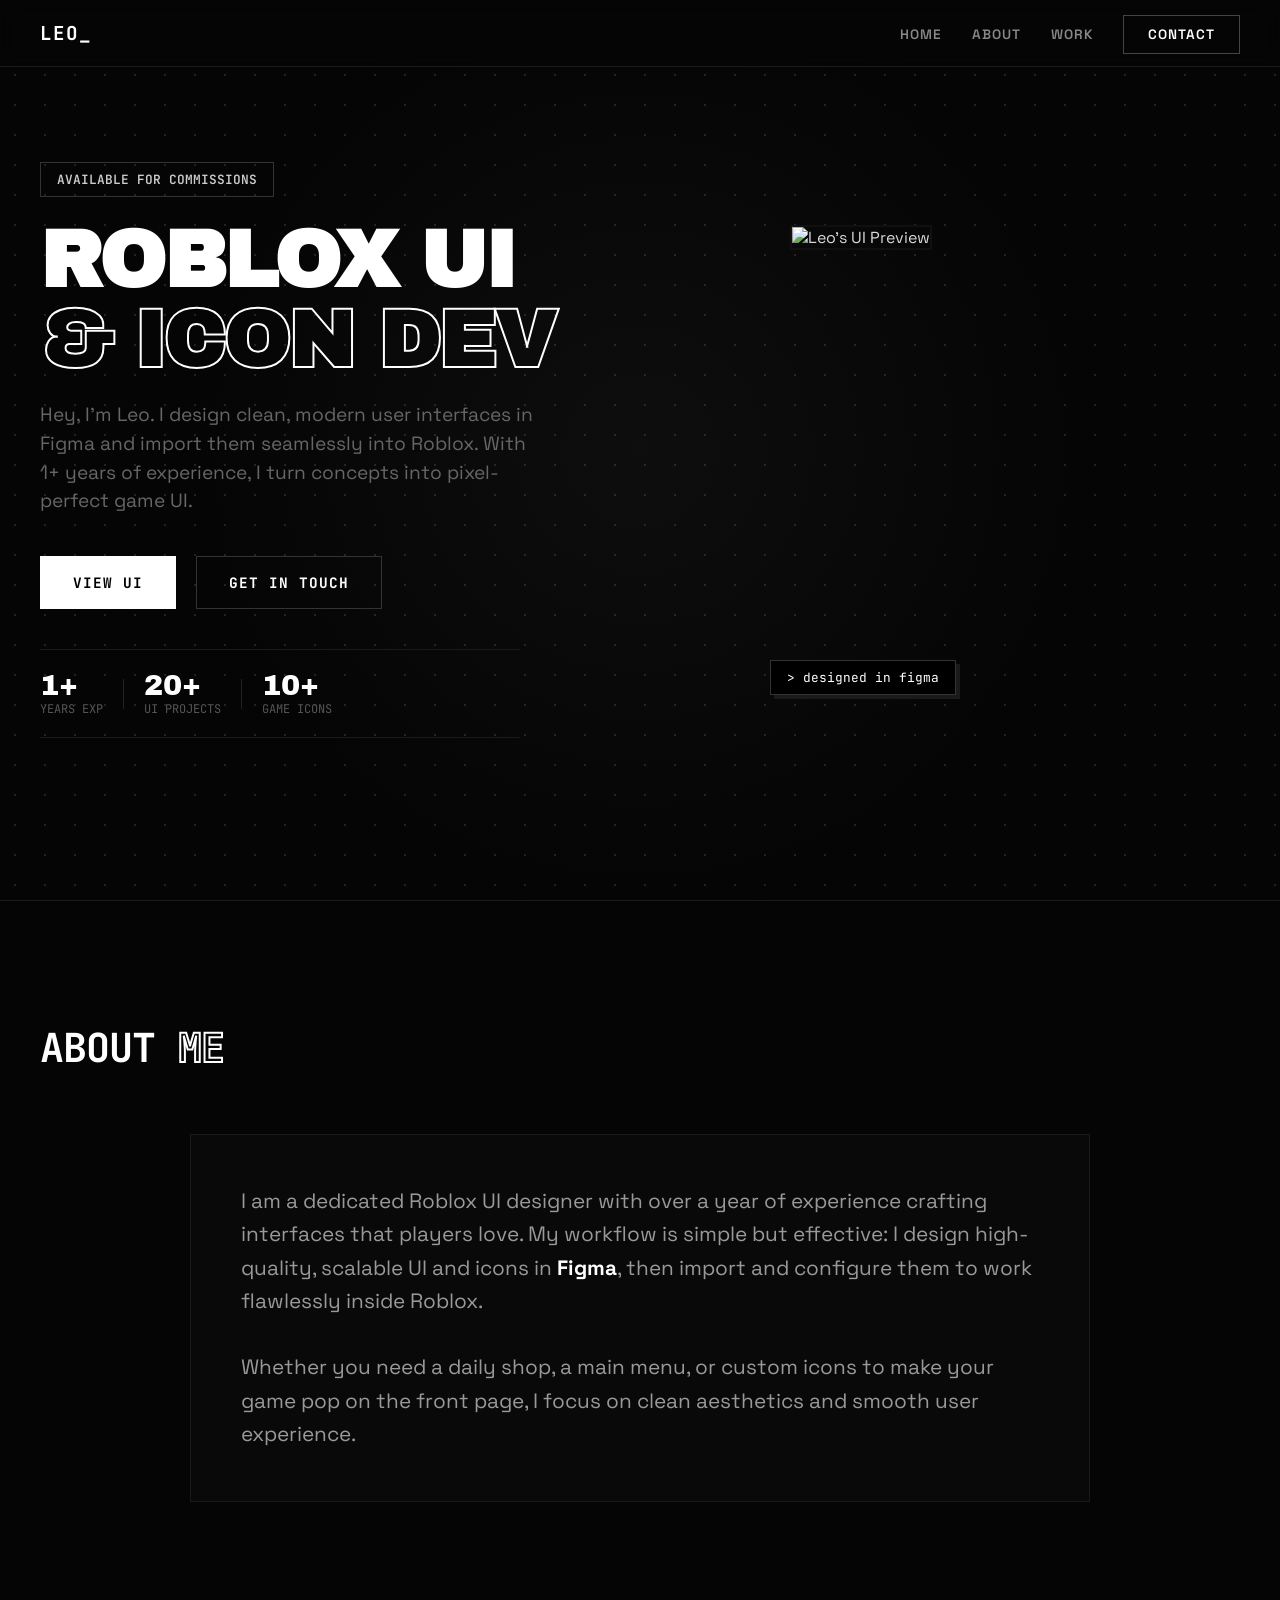
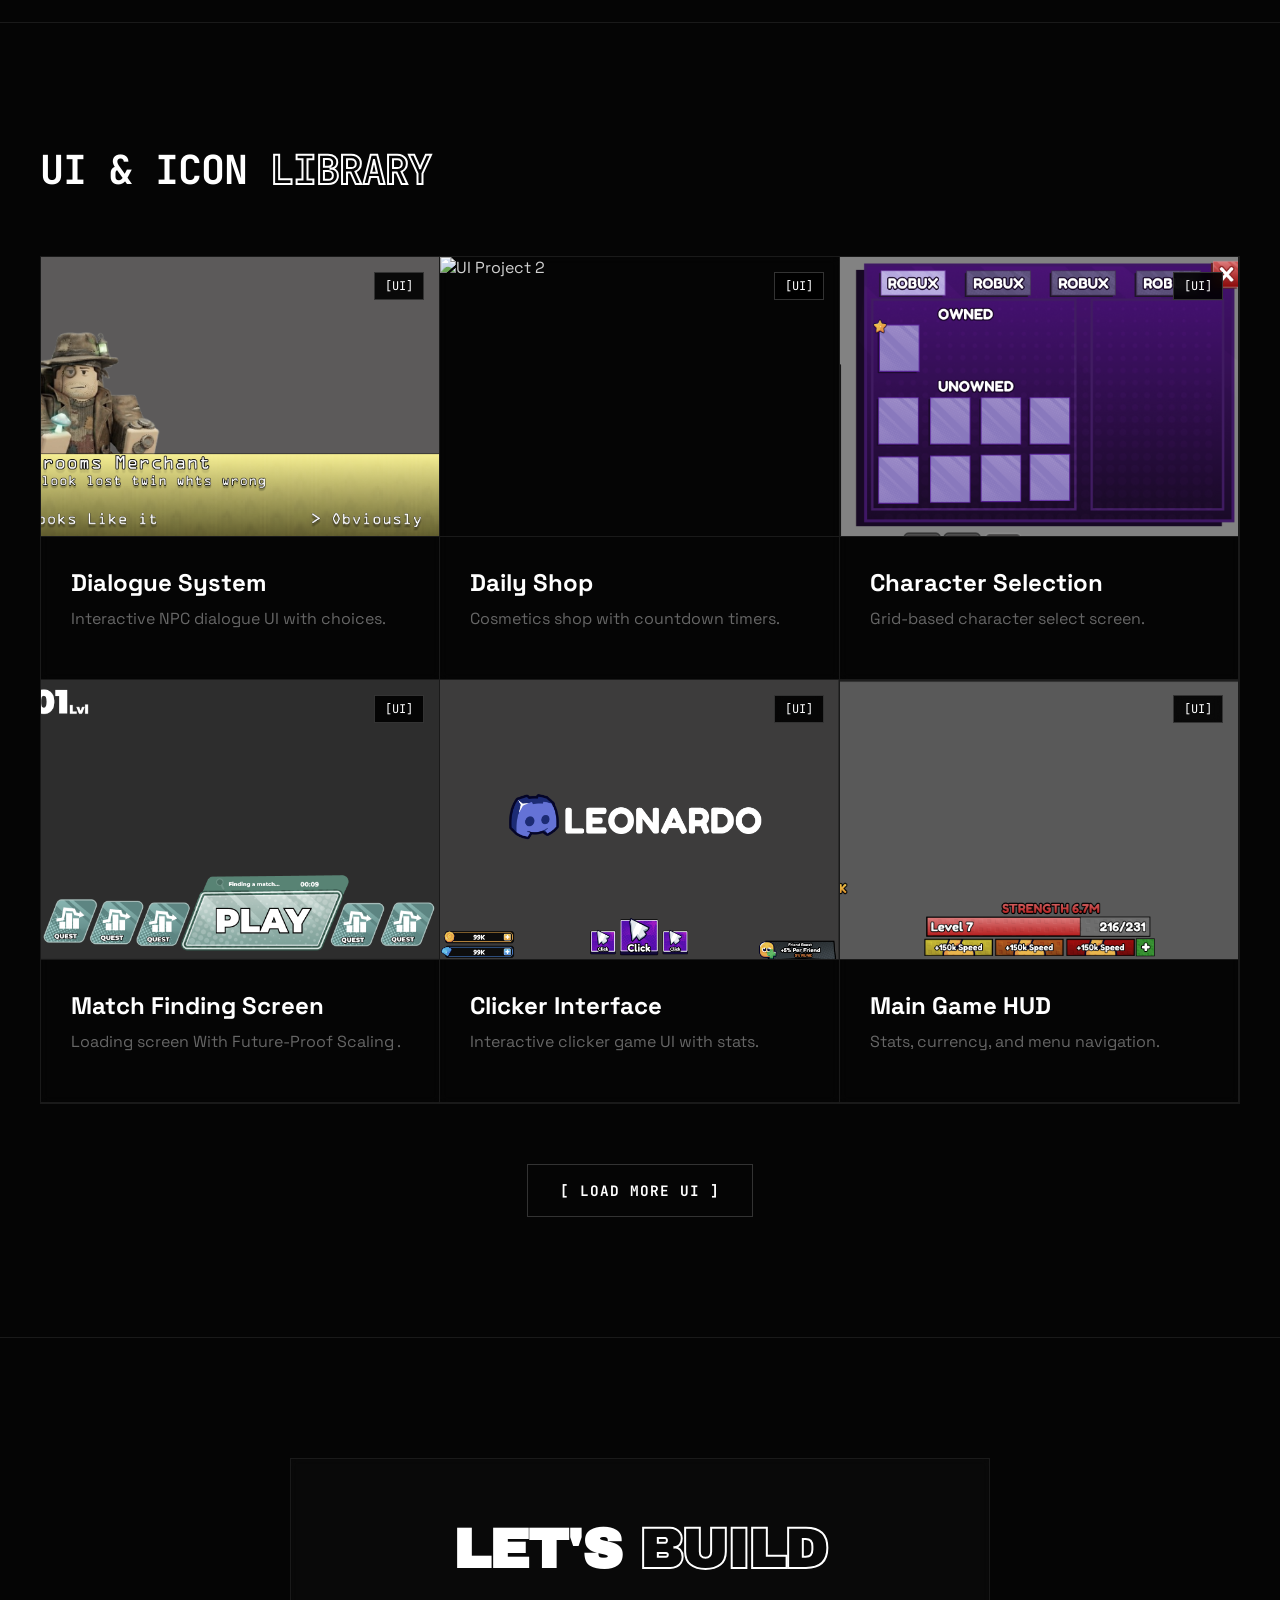
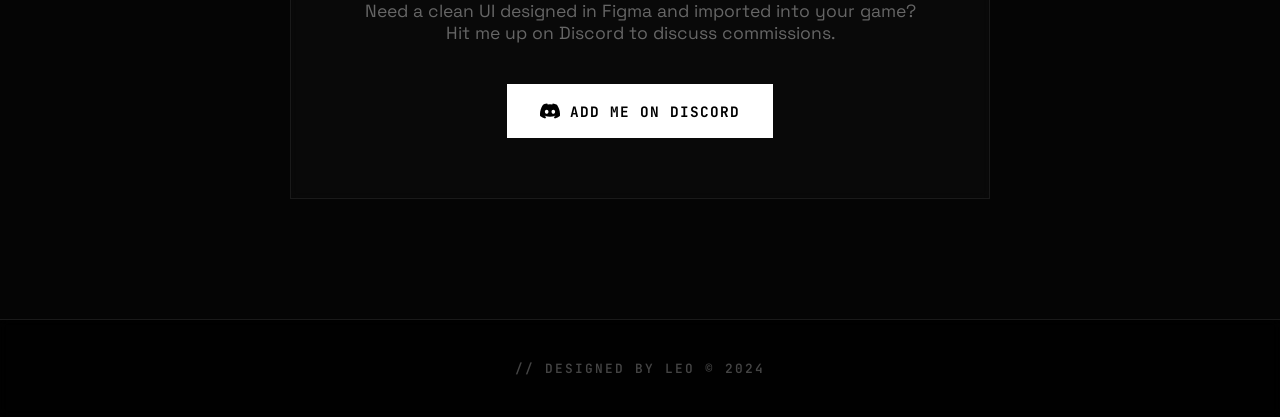
==== commit a74da966: "Update index.html" ====
--- a/index.html
+++ b/index.html
@@ -225,231 +225,5 @@
 
     <script src="script.js"></script>
 </body>
-</html><!DOCTYPE html>
-<html lang="en">
-<head>
-    <meta charset="UTF-8">
-    <meta name="viewport" content="width=device-width, initial-scale=1.0">
-    <title>Leo | Roblox UI & Icon Designer</title>
-    <link rel="stylesheet" href="style.css">
-    <link href="https://fonts.googleapis.com/css2?family=Archivo+Black&family=JetBrains+Mono:wght@400;700&family=Space+Grotesk:wght@300;400;500;700&display=swap" rel="stylesheet">
-</head>
-<body>
-
-    <div class="grid-bg"></div>
-    <div class="grid-glow"></div>
-
-    <!-- ================= HEADER / NAVBAR ================= -->
-    <header id="top">
-        <nav class="navbar">
-            <div class="logo">LEO<span class="cursor-blink">_</span></div>
-            <ul class="nav-links">
-                <li><a href="#top">Home</a></li>
-                <li><a href="#about">About</a></li>
-                <li><a href="#library">Work</a></li>
-                <li><a href="#contact" class="nav-cta">Contact</a></li>
-            </ul>
-        </nav>
-    </header>
-
-    <!-- ================= HERO SECTION ================= -->
-    <section class="hero">
-        <div class="hero-content reveal">
-            <div class="status-badge">// AVAILABLE FOR COMMISSIONS</div>
-            <h1>ROBLOX UI <br><span class="outline-text">& ICON DEV</span></h1>
-            <p>Hey, I'm Leo. I design clean, modern user interfaces in Figma and import them seamlessly into Roblox. With 1+ years of experience, I turn concepts into pixel-perfect game UI.</p>
-            
-            <div class="hero-buttons">
-                <a href="#library" class="btn btn-primary">VIEW UI</a>
-                <a href="#contact" class="btn btn-ghost">GET IN TOUCH</a>
-            </div>
-            
-            <div class="dev-stats">
-                <div class="stat"><span class="stat-num">1+</span><span class="stat-label">Years Exp</span></div>
-                <div class="stat-divider"></div>
-                <div class="stat"><span class="stat-num">20+</span><span class="stat-label">UI Projects</span></div>
-                <div class="stat-divider"></div>
-                <div class="stat"><span class="stat-num">10+</span><span class="stat-label">Game Icons</span></div>
-            </div>
-        </div>
-        
-        <div class="hero-image-container reveal">
-            <!-- IMPORT YOUR BEST UI PREVIEW HERE -->
-            <img src="images/hero-ui.png" alt="Leo's UI Preview" class="hero-img">
-            <div class="terminal-tag">&gt; designed in figma</div>
-        </div>
-    </section>
-
-    <!-- ================= ABOUT SECTION ================= -->
-    <section id="about" class="about-section">
-        <h2 class="section-title reveal">// ABOUT <span class="outline-text">ME</span></h2>
-        <div class="about-card reveal">
-            <p>I am a dedicated Roblox UI designer with over a year of experience crafting interfaces that players love. My workflow is simple but effective: I design high-quality, scalable UI and icons in <strong>Figma</strong>, then import and configure them to work flawlessly inside Roblox.</p>
-            <br>
-            <p>Whether you need a daily shop, a main menu, or custom icons to make your game pop on the front page, I focus on clean aesthetics and smooth user experience.</p>
-        </div>
-    </section>
-
-    <!-- ================= LIBRARY / PROJECTS SECTION ================= -->
-    <section id="library" class="projects-section">
-        <h2 class="section-title reveal">// UI & ICON <span class="outline-text">LIBRARY</span></h2>
-        
-        <div class="project-grid" id="projectGrid">
-            
-            <!-- PROJECT 1 -->
-            <div class="project-card reveal">
-                <div class="project-img-wrapper gallery-item">
-                    <!-- IMPORT IMAGE 1 HERE -->
-                    <img src="images/project1.jpg" alt="UI Project 1" class="project-img">
-                    <span class="tag">[UI]</span>
-                </div>
-                <div class="project-info">
-                    <h3>Dialogue System</h3>
-                    <p>Interactive NPC dialogue UI with choices.</p>
-                </div>
-            </div>
-
-            <!-- PROJECT 2 -->
-            <div class="project-card reveal">
-                <div class="project-img-wrapper gallery-item">
-                    <!-- IMPORT IMAGE 2 HERE -->
-                    <img src="images/project2.jpg" alt="UI Project 2" class="project-img">
-                    <span class="tag">[UI]</span>
-                </div>
-                <div class="project-info">
-                    <h3>Daily Shop</h3>
-                    <p>Cosmetics shop with countdown timers.</p>
-                </div>
-            </div>
-
-            <!-- PROJECT 3 -->
-            <div class="project-card reveal">
-                <div class="project-img-wrapper gallery-item">
-                    <!-- IMPORT IMAGE 3 HERE -->
-                    <img src="images/project3.jpg" alt="UI Project 3" class="project-img">
-                    <span class="tag">[UI]</span>
-                </div>
-                <div class="project-info">
-                    <h3>Character Selection</h3>
-                    <p>Grid-based character select screen.</p>
-                </div>
-            </div>
-
-            <!-- PROJECT 4 -->
-            <div class="project-card reveal">
-                <div class="project-img-wrapper gallery-item">
-                    <!-- IMPORT IMAGE 4 HERE -->
-                    <img src="images/project4.jpg" alt="UI Project 4" class="project-img">
-                    <span class="tag">[UI]</span>
-                </div>
-                <div class="project-info">
-                    <h3>Match Finding Screen</h3>
-                    <p>Loading screen with match-making logic.</p>
-                </div>
-            </div>
-
-            <!-- PROJECT 5 -->
-            <div class="project-card reveal">
-                <div class="project-img-wrapper gallery-item">
-                    <!-- IMPORT IMAGE 5 HERE -->
-                    <img src="images/project5.jpg" alt="UI Project 5" class="project-img">
-                    <span class="tag">[UI]</span>
-                </div>
-                <div class="project-info">
-                    <h3>Clicker Interface</h3>
-                    <p>Interactive clicker game UI with stats.</p>
-                </div>
-            </div>
-
-            <!-- PROJECT 6 -->
-            <div class="project-card reveal">
-                <div class="project-img-wrapper gallery-item">
-                    <!-- IMPORT IMAGE 6 HERE -->
-                    <img src="images/project6.jpg" alt="UI Project 6" class="project-img">
-                    <span class="tag">[UI]</span>
-                </div>
-                <div class="project-info">
-                    <h3>Main Game HUD</h3>
-                    <p>Stats, currency, and menu navigation.</p>
-                </div>
-            </div>
-
-            <!-- HIDDEN PROJECTS (Load More) -->
-            <!-- Copy this block to add more projects -->
-            <div class="project-card hidden-project">
-                <div class="project-img-wrapper gallery-item">
-                    <img src="images/project7.jpg" alt="UI Project 7" class="project-img">
-                    <span class="tag">[UI]</span>
-                </div>
-                <div class="project-info">
-                    <h3>Gamepass Shop</h3>
-                    <p>Premium gamepass purchase interface.</p>
-                </div>
-            </div>
-
-            <div class="project-card hidden-project">
-                <div class="project-img-wrapper gallery-item">
-                    <img src="images/project8.jpg" alt="UI Project 8" class="project-img">
-                    <span class="tag">[UI]</span>
-                </div>
-                <div class="project-info">
-                    <h3>Achievement Popups</h3>
-                    <p>Success and fail notification designs.</p>
-                </div>
-            </div>
-
-            <div class="project-card hidden-project">
-                <div class="project-img-wrapper gallery-item">
-                    <img src="images/project9.jpg" alt="UI Project 9" class="project-img">
-                    <span class="tag">[ICONS]</span>
-                </div>
-                <div class="project-info">
-                    <h3>Custom Game Icons</h3>
-                    <p>High-res icons for Roblox front page.</p>
-                </div>
-            </div>
-
-        </div>
-
-        <!-- LOAD MORE BUTTON -->
-        <div class="load-more-wrapper">
-            <button id="loadMoreBtn" class="btn btn-ghost">[ LOAD MORE UI ]</button>
-        </div>
-
-    </section>
-
-    <!-- ================= CONTACT SECTION ================= -->
-    <section id="contact" class="contact-section">
-        <div class="contact-card reveal">
-            <h2>LET'S <span class="outline-text">BUILD</span></h2>
-            <p>Need a clean UI designed in Figma and imported into your game? Hit me up on Discord to discuss commissions.</p>
-            
-            <!-- REPLACE 'yourusername' WITH YOUR ACTUAL DISCORD USERNAME -->
-            <a href="https://discord.com/users/yourusername" target="_blank" class="btn btn-discord">
-                <svg width="20" height="20" viewBox="0 0 24 24" fill="currentColor"><path d="M20.317 4.37a19.791 19.791 0 0 0-4.885-1.515.074.074 0 0 0-.079.037c-.21.375-.444.864-.608 1.25a18.27 18.27 0 0 0-5.487 0 12.64 12.64 0 0 0-.617-1.25.077.077 0 0 0-.079-.037A19.736 19.736 0 0 0 3.677 4.37a.07.07 0 0 0-.032.027C.533 9.046-.32 13.58.099 18.057a.082.082 0 0 0 .031.057 19.9 19.9 0 0 0 5.993 3.03.078.078 0 0 0 .084-.028 14.09 14.09 0 0 0 1.226-1.994.076.076 0 0 0-.041-.106 13.107 13.107 0 0 1-1.872-.892.077.077 0 0 1-.008-.128 10.2 10.2 0 0 0 .372-.292.074.074 0 0 1 .077-.01c3.928 1.793 8.18 1.793 12.062 0a.074.074 0 0 1 .078.01c.12.098.246.198.373.292a.077.077 0 0 1-.006.127 12.299 12.299 0 0 1-1.873.892.077.077 0 0 0-.041.107c.36.698.772 1.362 1.225 1.993a.076.076 0 0 0 .084.028 19.839 19.839 0 0 0 6.002-3.03.077.077 0 0 0 .032-.054c.5-5.177-.838-9.674-3.549-13.66a.061.061 0 0 0-.031-.03zM8.02 15.33c-1.183 0-2.157-1.085-2.157-2.419 0-1.333.956-2.419 2.157-2.419 1.21 0 2.176 1.096 2.157 2.42 0 1.333-.956 2.418-2.157 2.418zm7.975 0c-1.183 0-2.157-1.085-2.157-2.419 0-1.333.955-2.419 2.157-2.419 1.21 0 2.176 1.096 2.157 2.42 0 1.333-.946 2.418-2.157 2.418z"/></svg>
-                ADD ME ON DISCORD
-            </a>
-        </div>
-    </section>
-
-    <footer>
-        <p>// DESIGNED BY LEO &copy; 2024</p>
-    </footer>
-
-    <!-- ================= FULLSCREEN LIGHTBOX GALLERY ================= -->
-    <div id="lightbox" class="lightbox">
-        <span class="lightbox-close" id="closeLightbox">&times; CLOSE</span>
-        
-        <div class="lightbox-controls">
-            <button class="lb-prev" id="prevBtn">&larr;</button>
-            <button class="lb-next" id="nextBtn">&rarr;</button>
-        </div>
-        
-        <img src="" alt="Fullscreen View" id="lightbox-img">
-        
-        <div class="lightbox-hint">Use Arrow Keys to Navigate &middot; Press ESC to Close</div>
-    </div>
-
-    <script src="script.js"></script>
-</body>
 </html>
+
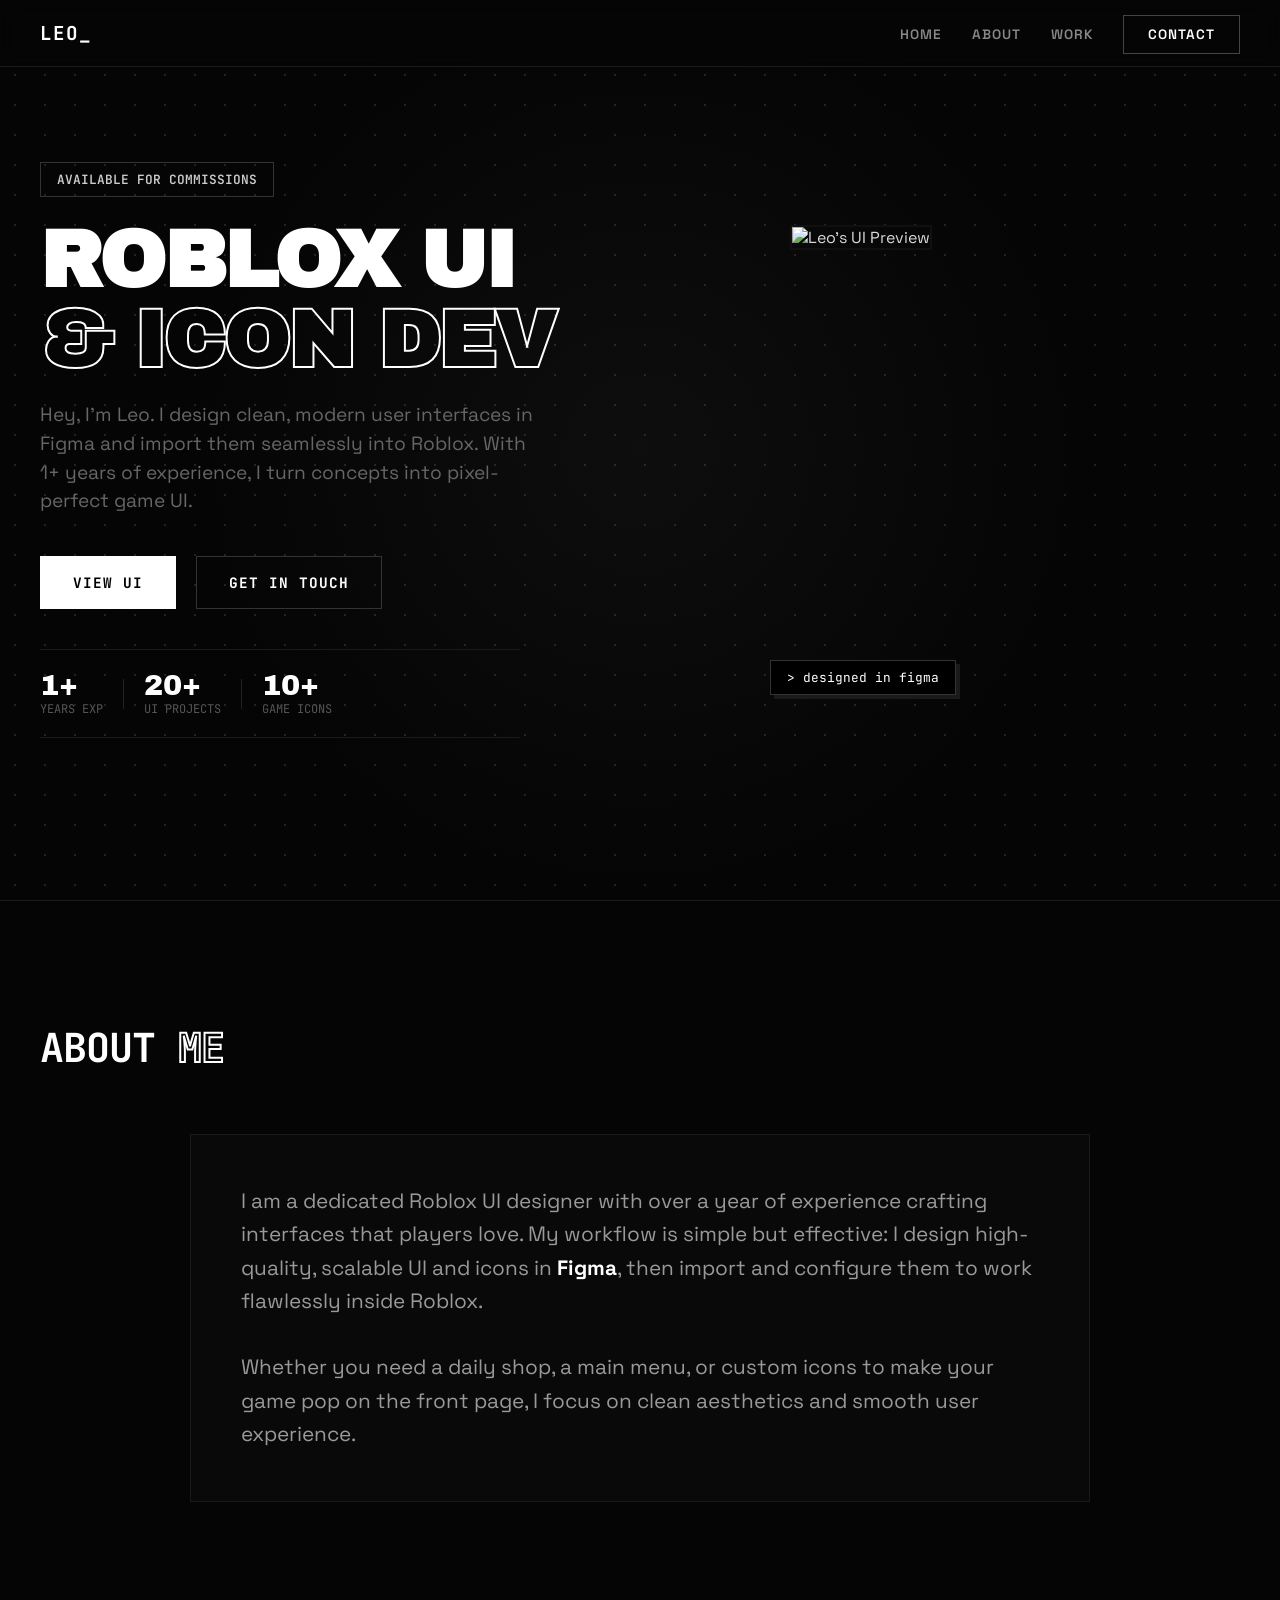
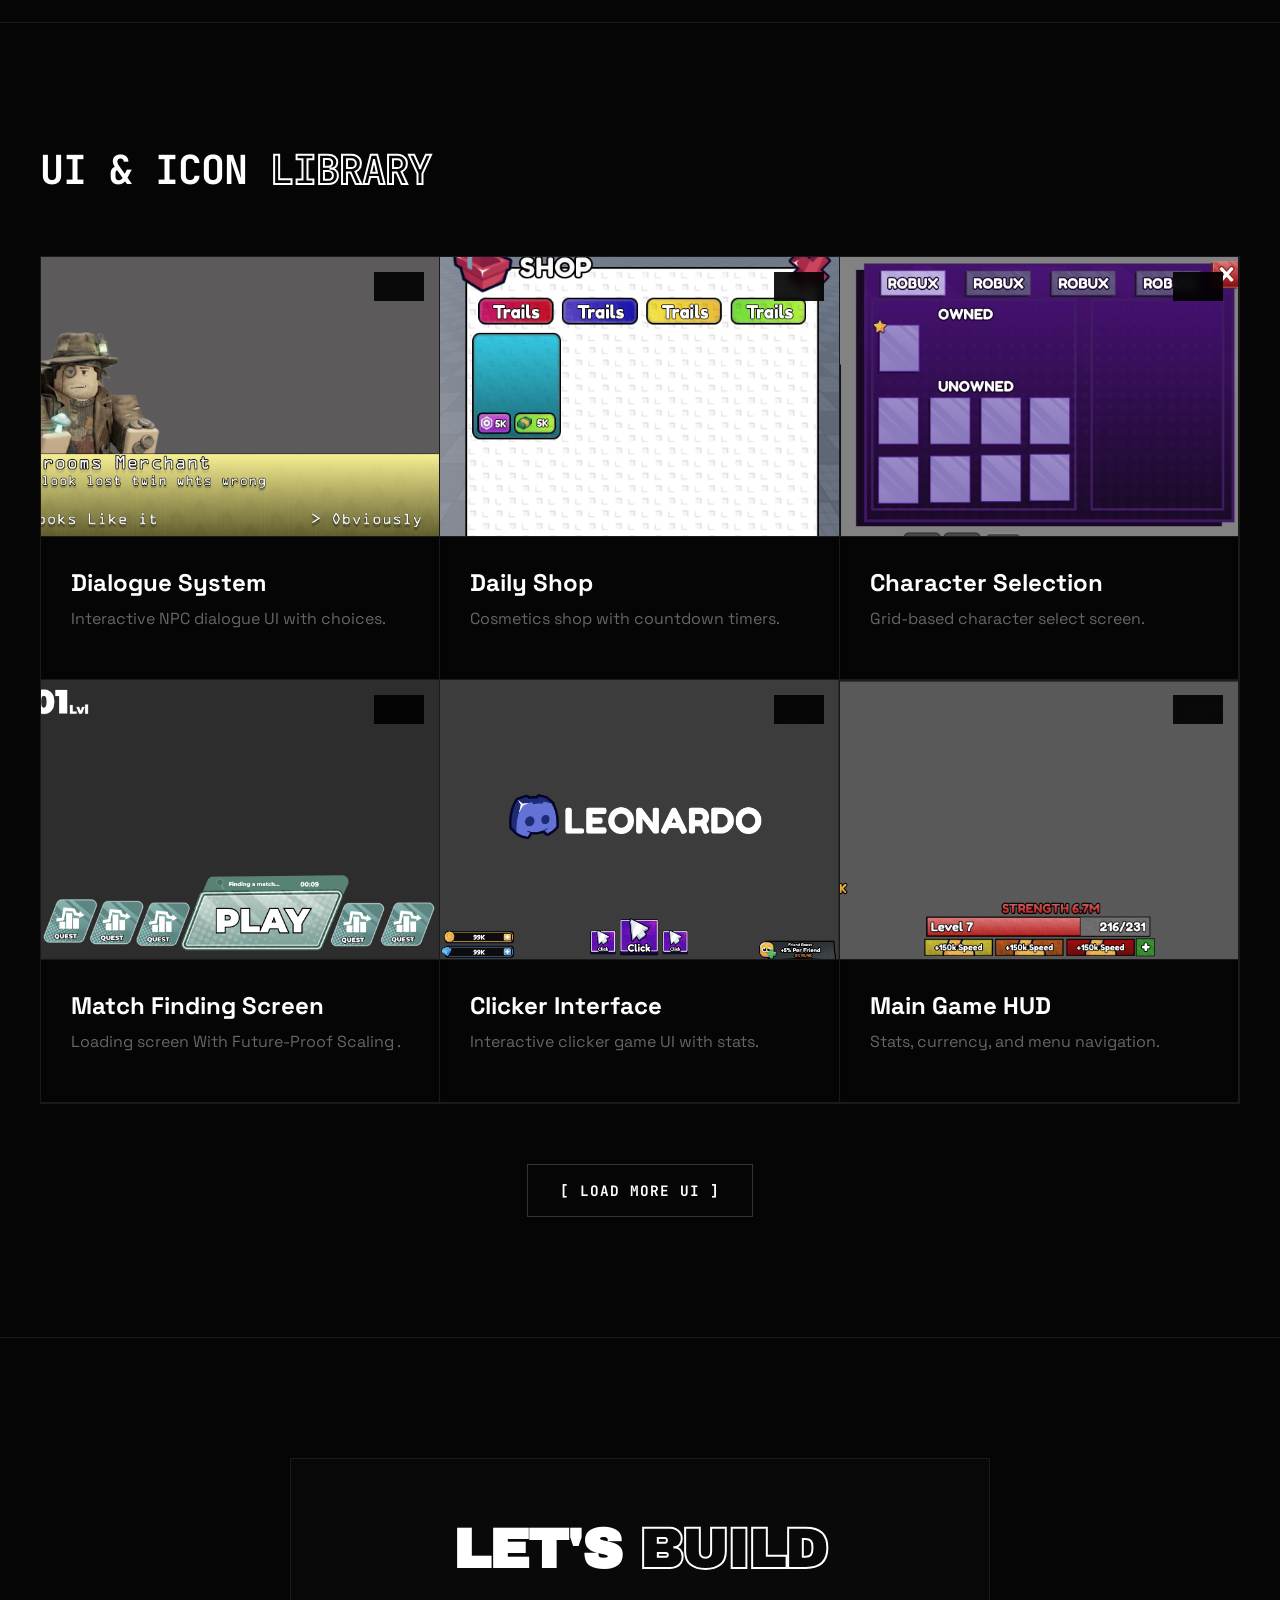
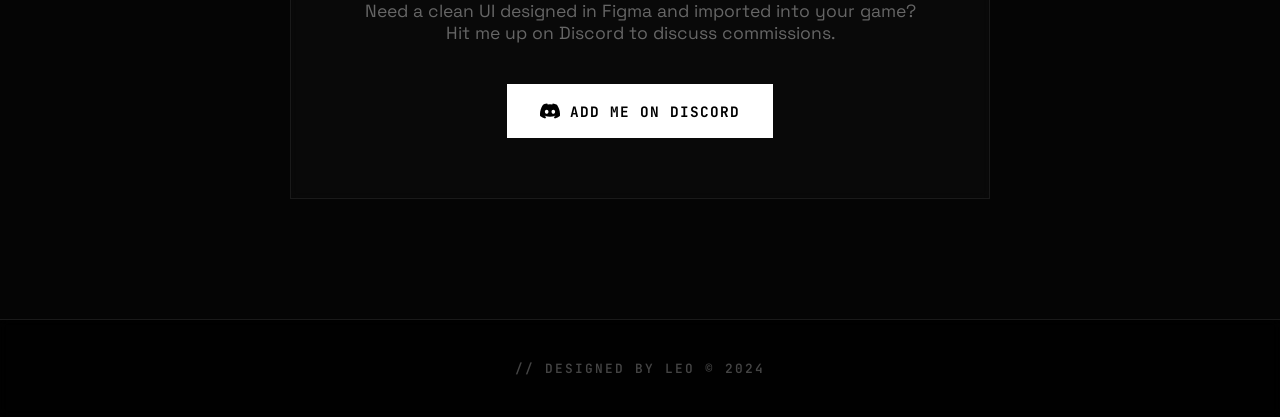
==== commit b6a1118c: "Update index.html" ====
--- a/index.html
+++ b/index.html
@@ -86,7 +86,7 @@
             <div class="project-card reveal">
                 <div class="project-img-wrapper gallery-item">
                     <!-- IMPORT IMAGE 2 HERE -->
-                    <img src="images/project2.jpg" alt="UI Project 2" class="project-img">
+                    <img src="images/Screenshot 2026-08-18 161136.png" alt="UI Project 2" class="project-img">
                     <span class="tag">[UI]</span>
                 </div>
                 <div class="project-info">
@@ -159,10 +159,21 @@
                     <p>Premium Shop interface.</p>
                 </div>
             </div>
+             <div class="project-card hidden-project">
+                <div class="project-img-wrapper gallery-item">
+                    <img src="Inventory.png" alt="UI Project 8" class="project-img">
+                    <span class="tag">[UI]</span>
+                </div>
+                <div class="project-info">
+                    
+                    <h3>Inventory  UI</h3>
+                    <p>Premium Inventory Interface.</p>
+                </div>
+            </div>
 
             <div class="project-card hidden-project">
                 <div class="project-img-wrapper gallery-item">
-                    <img src="images/Screenshot 2026-08-16 221824.png" alt="UI Project 8" class="project-img">
+                    <img src="images/Screenshot 2026-08-16 221824.pn" alt="UI Project 9" class="project-img">
                     <span class="tag">[UI]</span>
                 </div>
                 <div class="project-info">
@@ -173,7 +184,7 @@
 
             <div class="project-card hidden-project">
                 <div class="project-img-wrapper gallery-item">
-                    <img src="images/Icon Pack.jpg" alt="UI Project 9" class="project-img">
+                    <img src="images/Icon Pack.jpg" alt="UI Project 10" class="project-img">
                     <span class="tag">[ICONS]</span>
                 </div>
                 <div class="project-info">
@@ -181,7 +192,6 @@
                     <p>High-res icons for Roblox front page.</p>
                 </div>
             </div>
-
         </div>
 
         <!-- LOAD MORE BUTTON -->
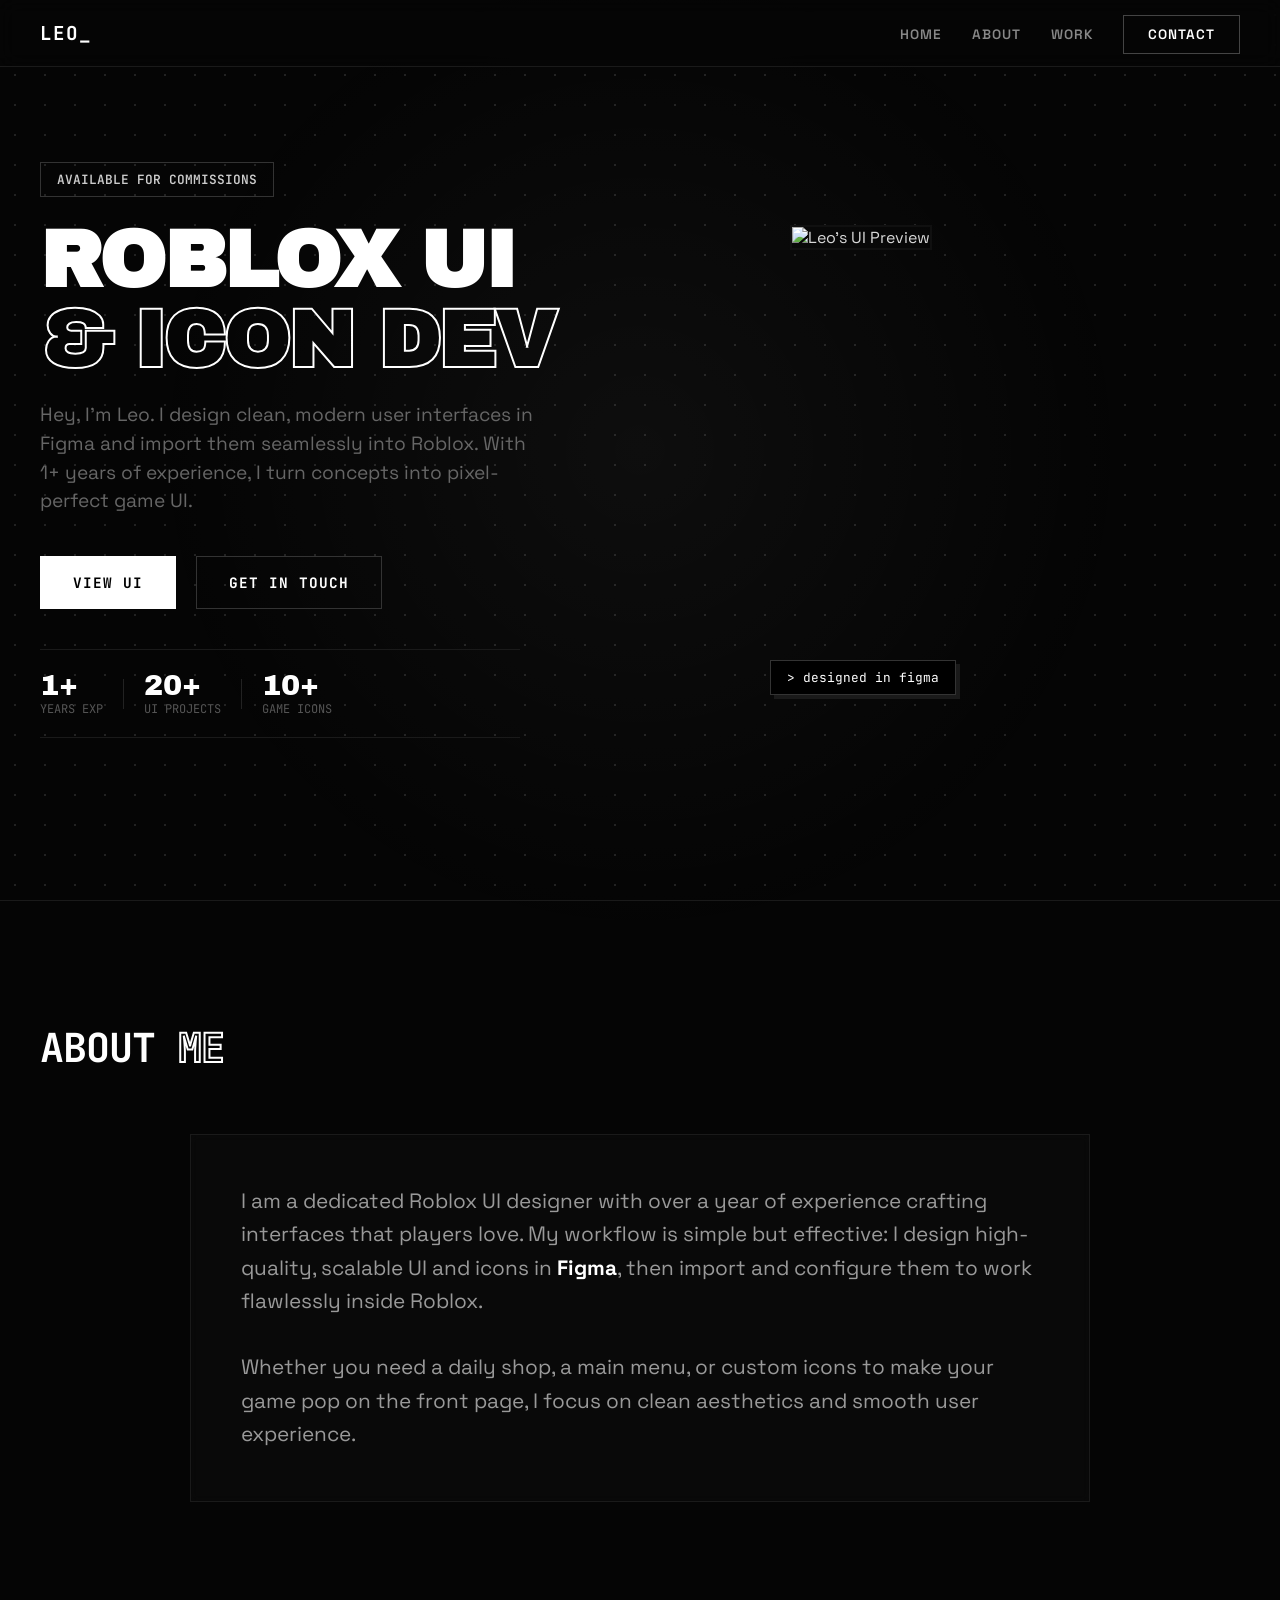
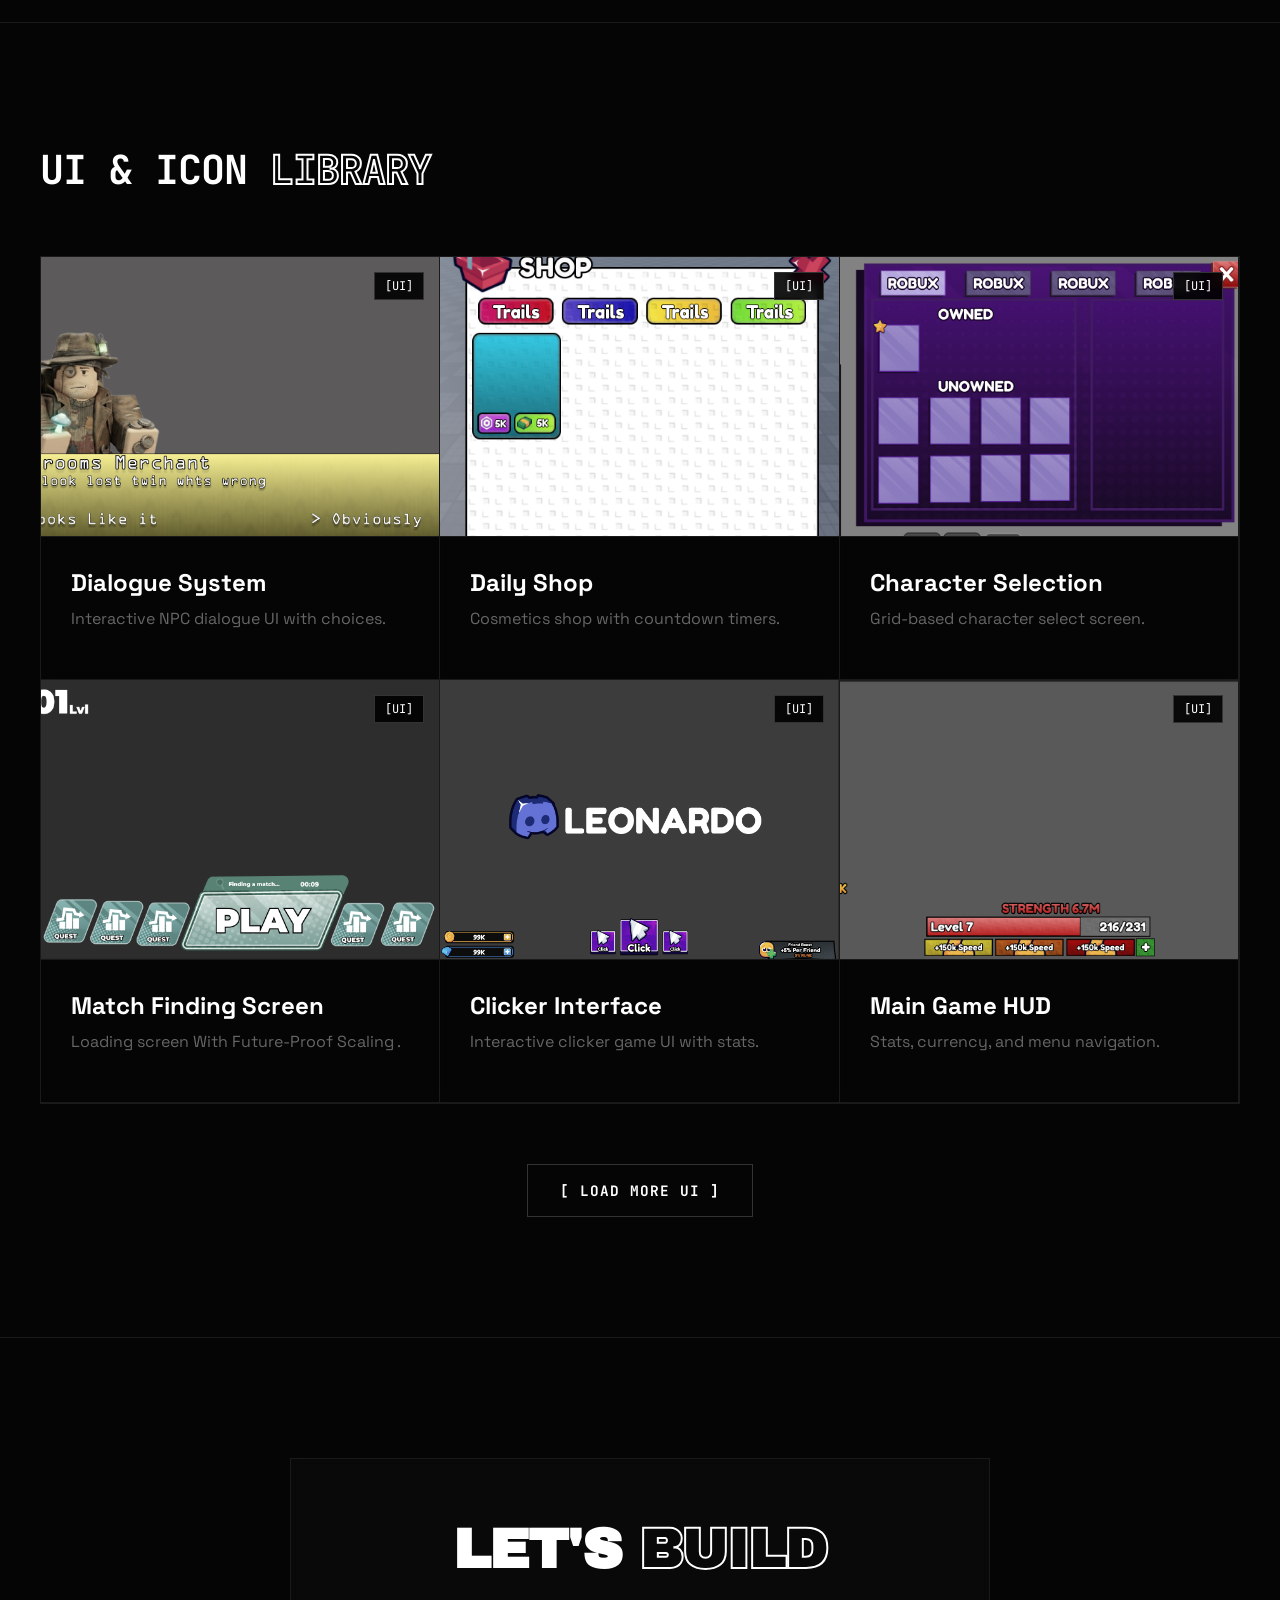
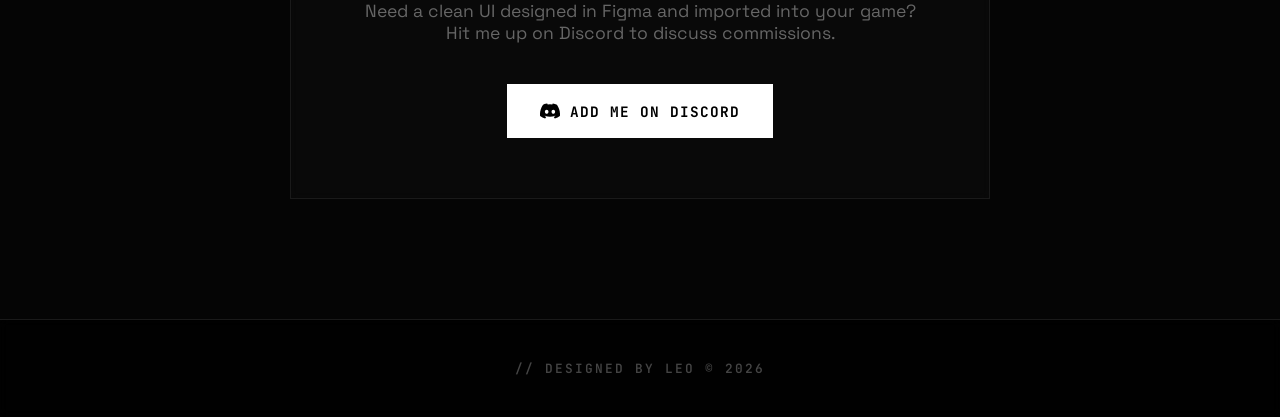
==== commit b2a49055: "Update index.html" ====
--- a/index.html
+++ b/index.html
@@ -148,7 +148,6 @@
             </div>
 
             <!-- HIDDEN PROJECTS (Load More) -->
-            <!-- Copy this block to add more projects -->
             <div class="project-card hidden-project">
                 <div class="project-img-wrapper gallery-item">
                     <img src="images/Screenshot 2026-06-12 234408.png" alt="UI Project 7" class="project-img">
@@ -208,7 +207,7 @@
             <p>Need a clean UI designed in Figma and imported into your game? Hit me up on Discord to discuss commissions.</p>
             
             <!-- REPLACE 'yourusername' WITH YOUR ACTUAL DISCORD USERNAME -->
-            <a href="https://discord.com/users/yourusername" target="_blank" class="btn btn-discord">
+            <a href="https://discord.com/users/d_realleonardo" target="_blank" class="btn btn-discord">
                 <svg width="20" height="20" viewBox="0 0 24 24" fill="currentColor"><path d="M20.317 4.37a19.791 19.791 0 0 0-4.885-1.515.074.074 0 0 0-.079.037c-.21.375-.444.864-.608 1.25a18.27 18.27 0 0 0-5.487 0 12.64 12.64 0 0 0-.617-1.25.077.077 0 0 0-.079-.037A19.736 19.736 0 0 0 3.677 4.37a.07.07 0 0 0-.032.027C.533 9.046-.32 13.58.099 18.057a.082.082 0 0 0 .031.057 19.9 19.9 0 0 0 5.993 3.03.078.078 0 0 0 .084-.028 14.09 14.09 0 0 0 1.226-1.994.076.076 0 0 0-.041-.106 13.107 13.107 0 0 1-1.872-.892.077.077 0 0 1-.008-.128 10.2 10.2 0 0 0 .372-.292.074.074 0 0 1 .077-.01c3.928 1.793 8.18 1.793 12.062 0a.074.074 0 0 1 .078.01c.12.098.246.198.373.292a.077.077 0 0 1-.006.127 12.299 12.299 0 0 1-1.873.892.077.077 0 0 0-.041.107c.36.698.772 1.362 1.225 1.993a.076.076 0 0 0 .084.028 19.839 19.839 0 0 0 6.002-3.03.077.077 0 0 0 .032-.054c.5-5.177-.838-9.674-3.549-13.66a.061.061 0 0 0-.031-.03zM8.02 15.33c-1.183 0-2.157-1.085-2.157-2.419 0-1.333.956-2.419 2.157-2.419 1.21 0 2.176 1.096 2.157 2.42 0 1.333-.956 2.418-2.157 2.418zm7.975 0c-1.183 0-2.157-1.085-2.157-2.419 0-1.333.955-2.419 2.157-2.419 1.21 0 2.176 1.096 2.157 2.42 0 1.333-.946 2.418-2.157 2.418z"/></svg>
                 ADD ME ON DISCORD
             </a>
@@ -216,7 +215,7 @@
     </section>
 
     <footer>
-        <p>// DESIGNED BY LEO &copy; 2024</p>
+        <p>// DESIGNED BY LEO &copy; 2026</p>
     </footer>
 
     <!-- ================= FULLSCREEN LIGHTBOX GALLERY ================= -->
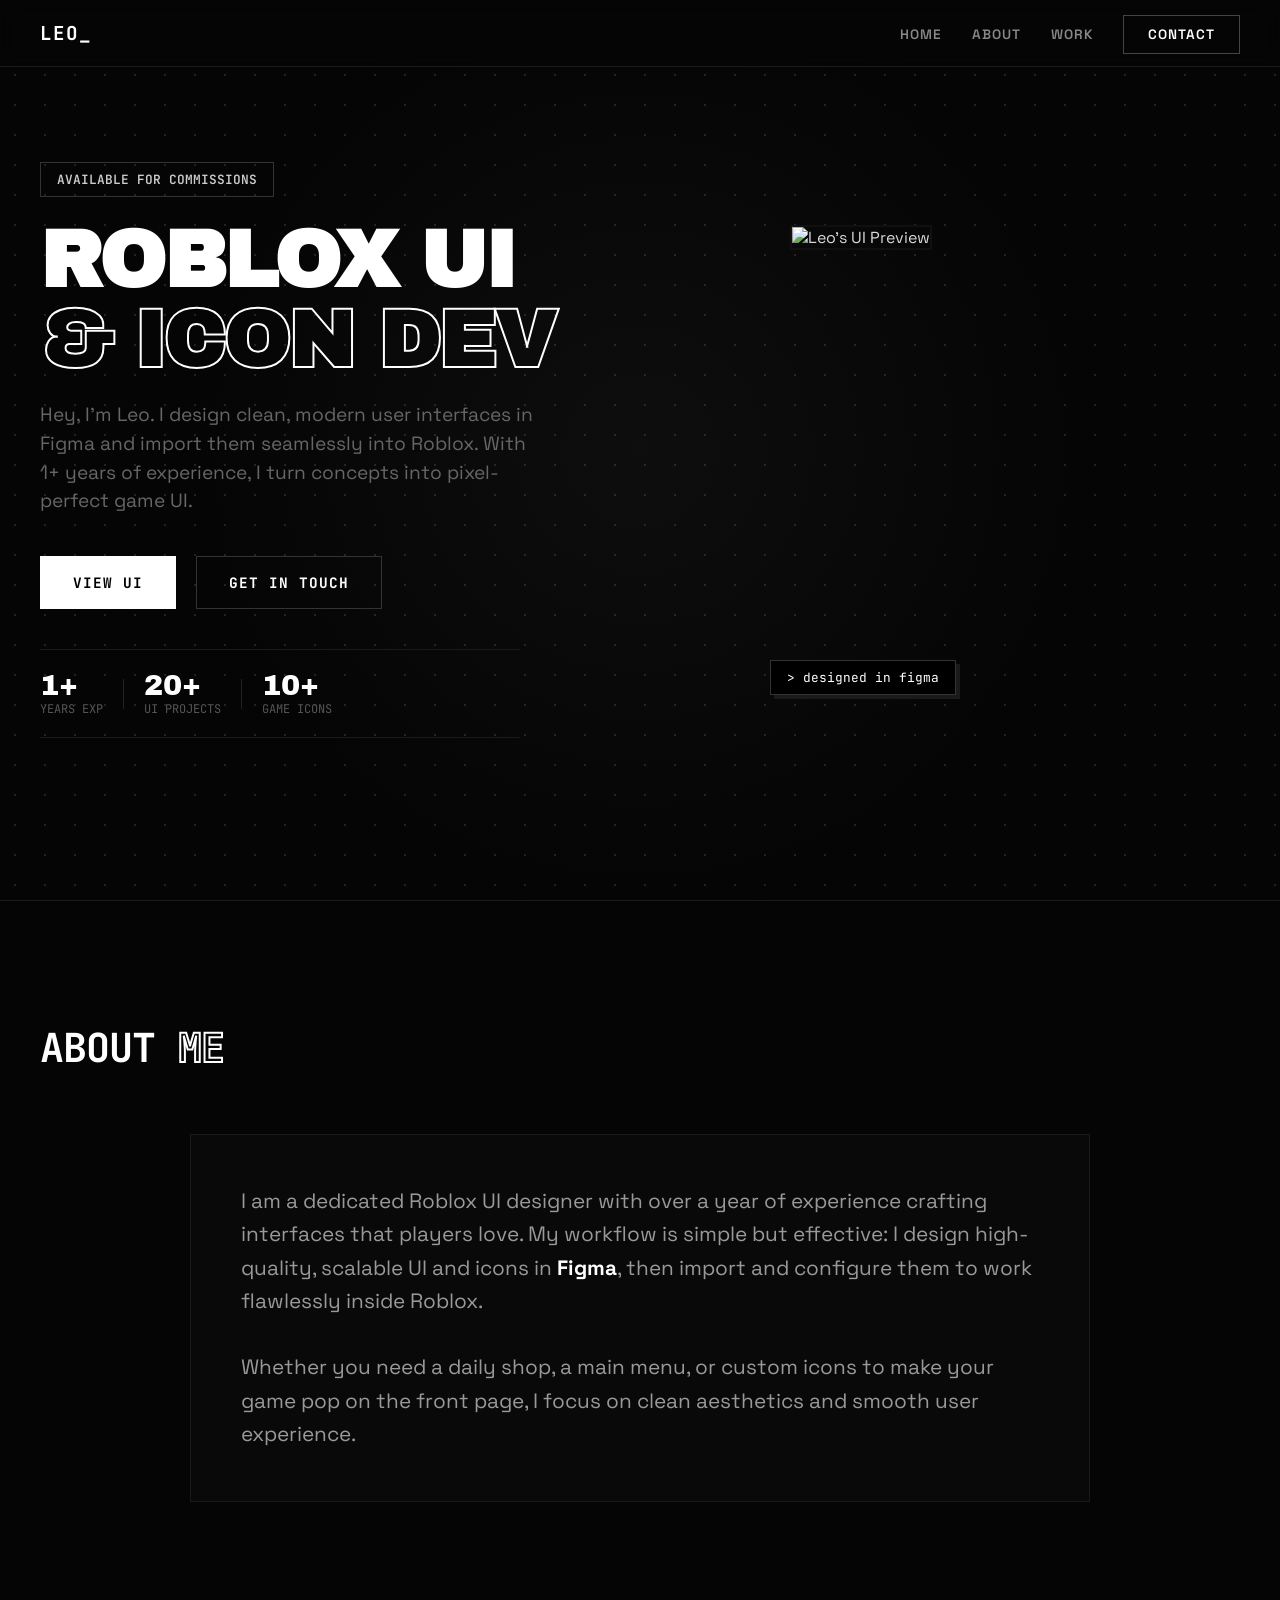
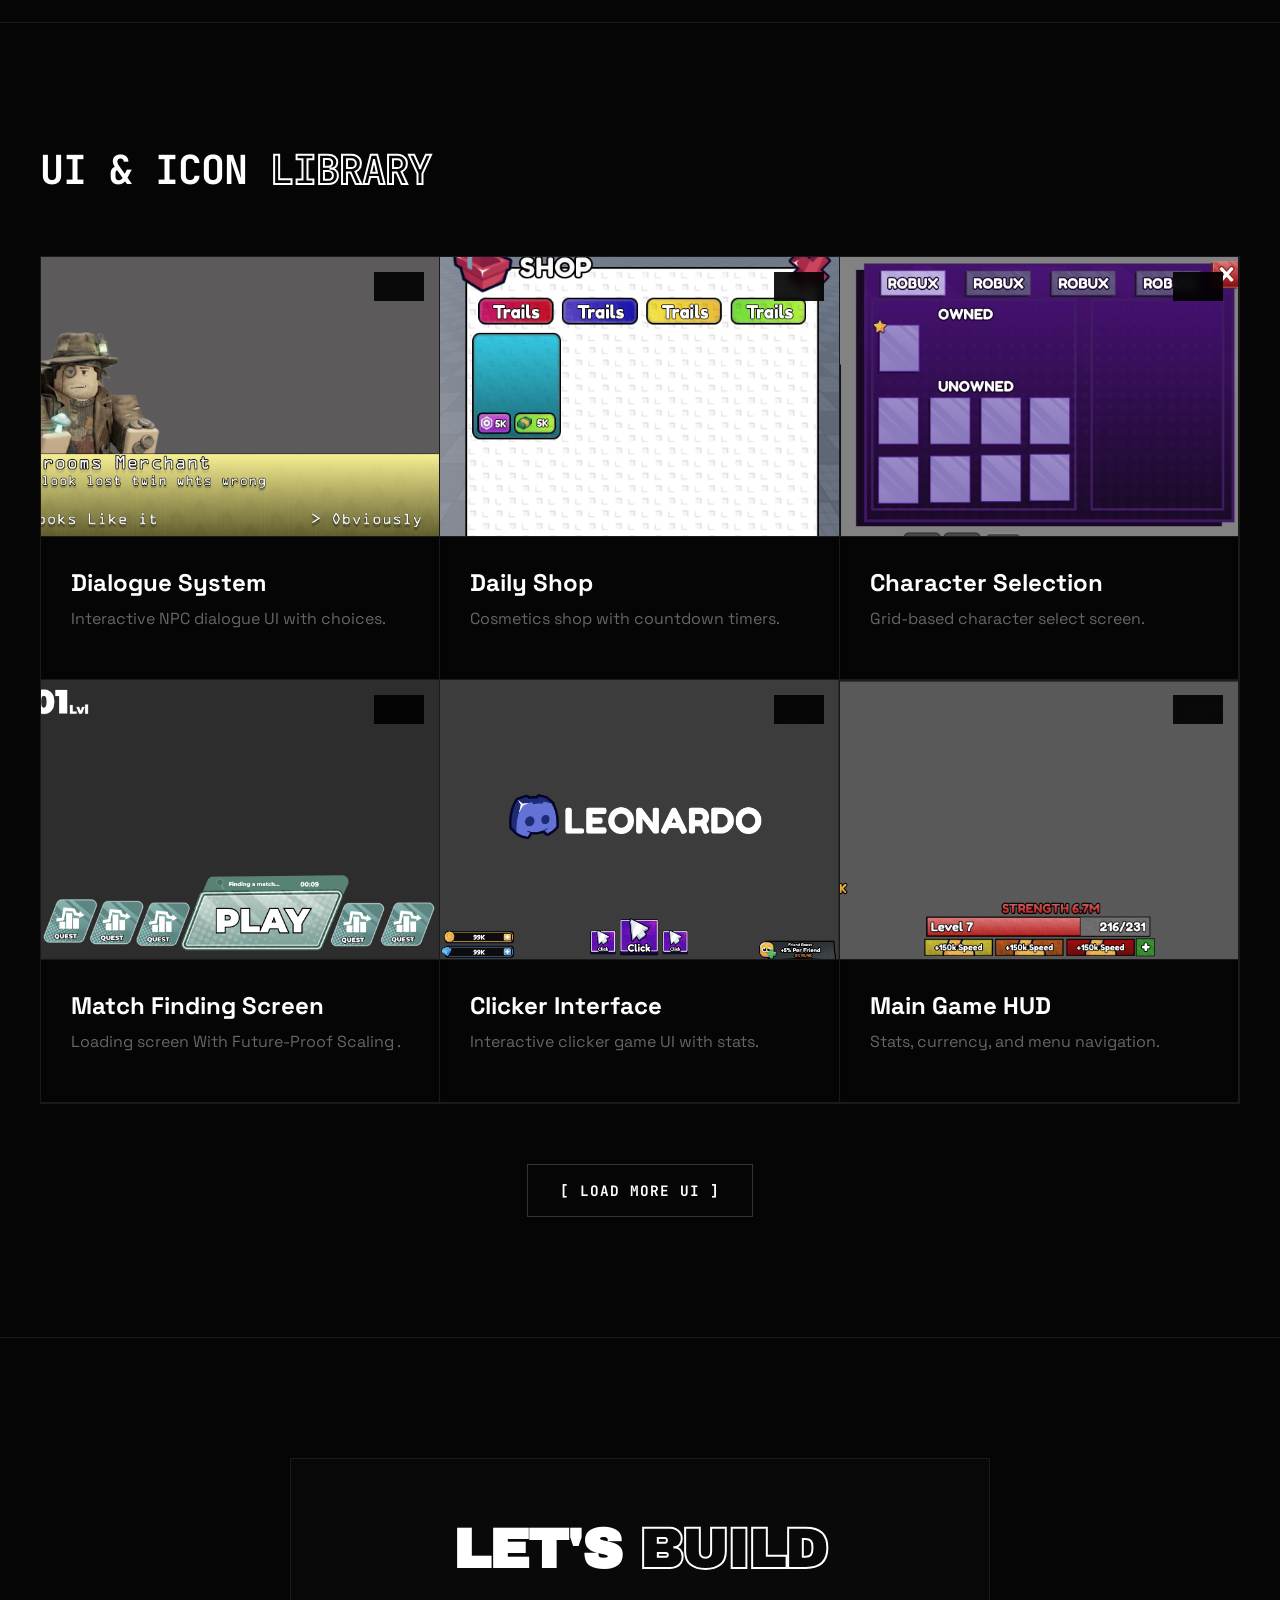
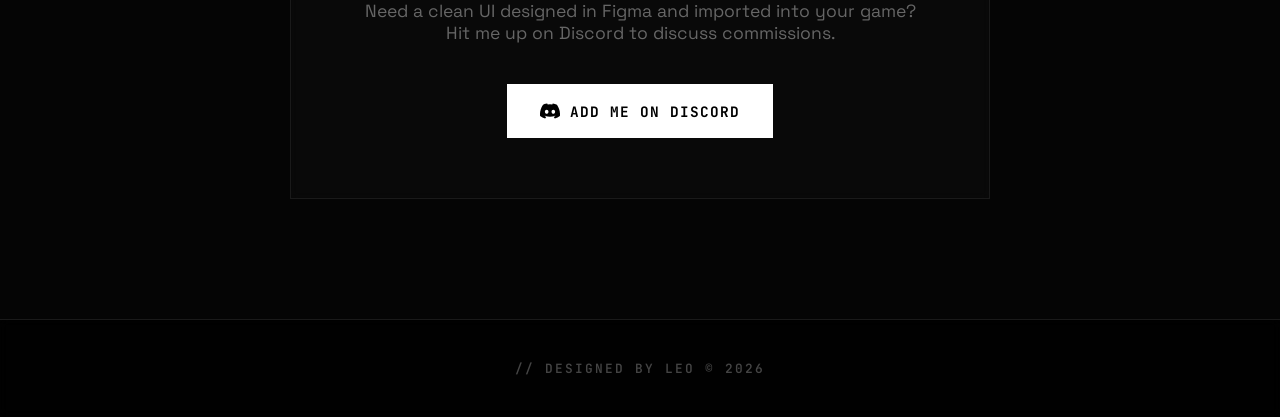
==== commit 549235f9: "Update index.html" ====
--- a/index.html
+++ b/index.html
@@ -172,7 +172,7 @@
 
             <div class="project-card hidden-project">
                 <div class="project-img-wrapper gallery-item">
-                    <img src="images/Screenshot 2026-08-16 221824.pn" alt="UI Project 9" class="project-img">
+                    <img src="images/Screenshot 2026-08-16 221824.png" alt="UI Project 9" class="project-img">
                     <span class="tag">[UI]</span>
                 </div>
                 <div class="project-info">
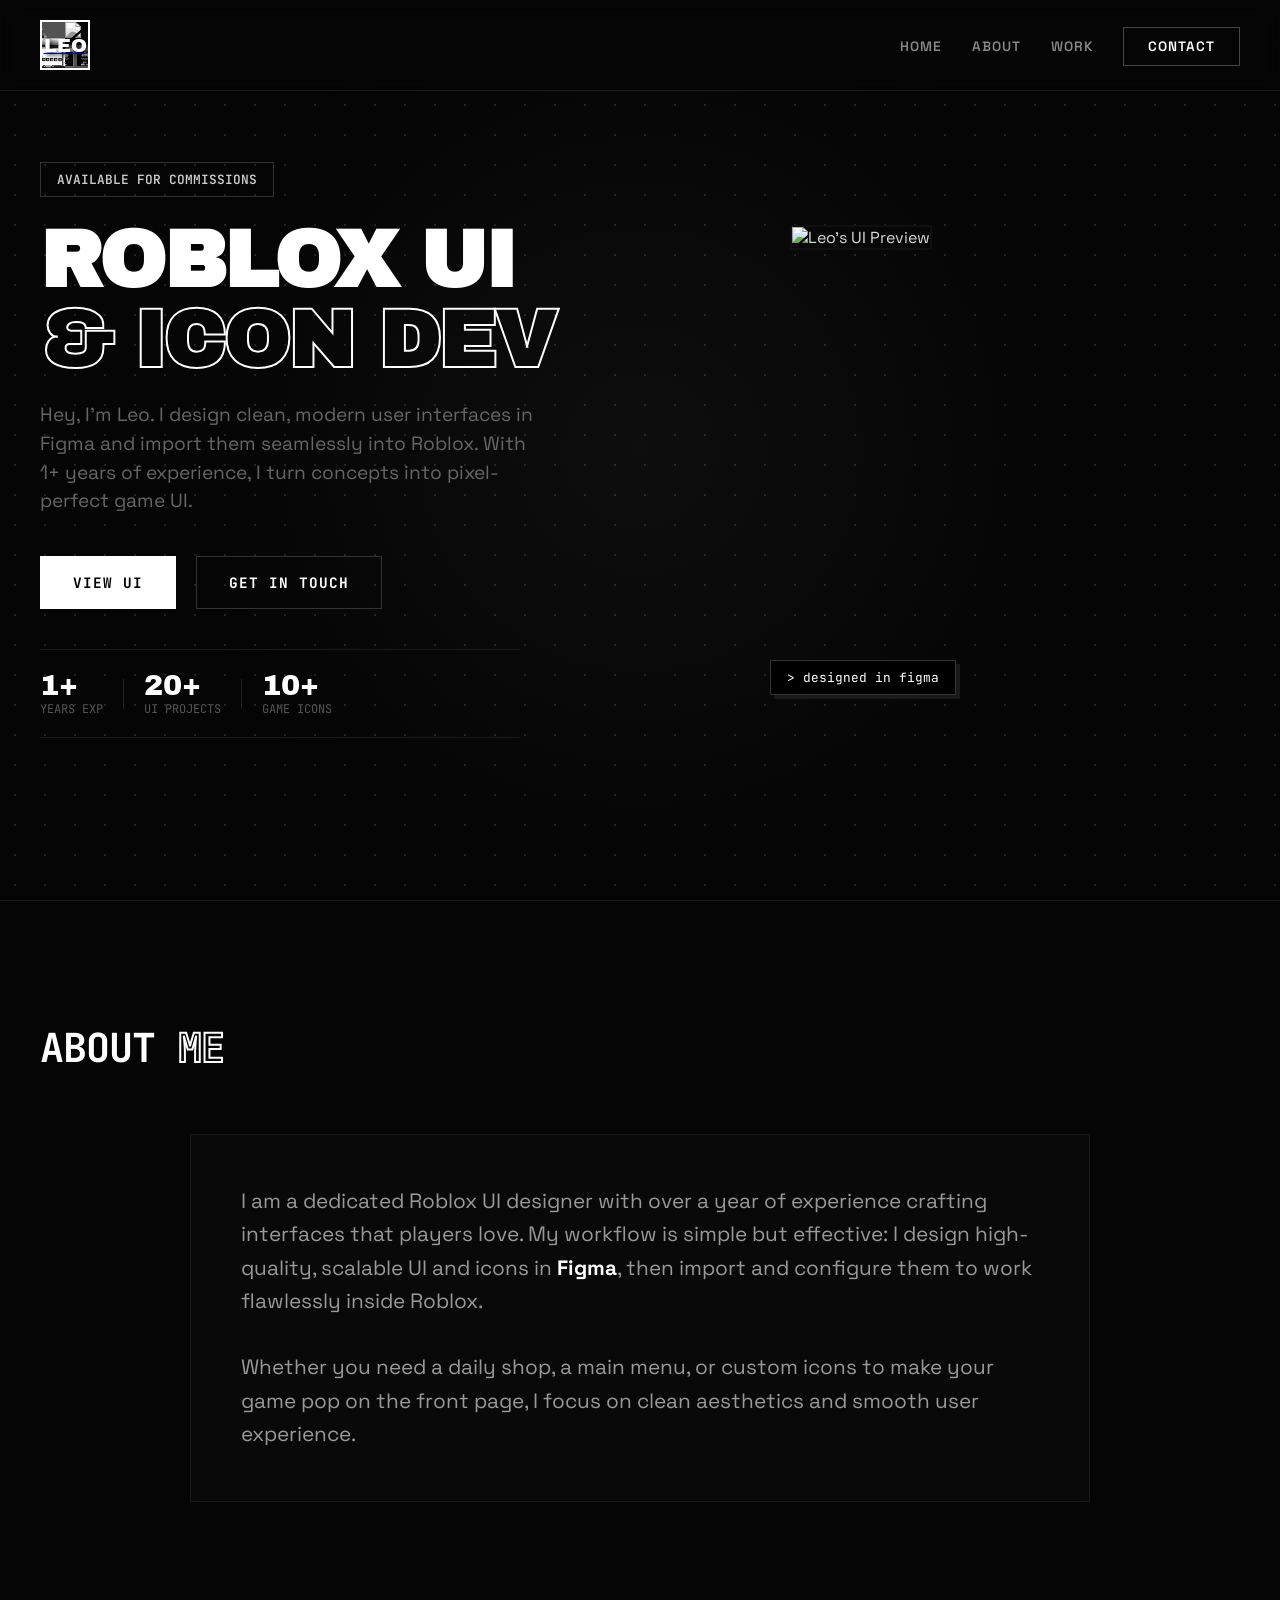
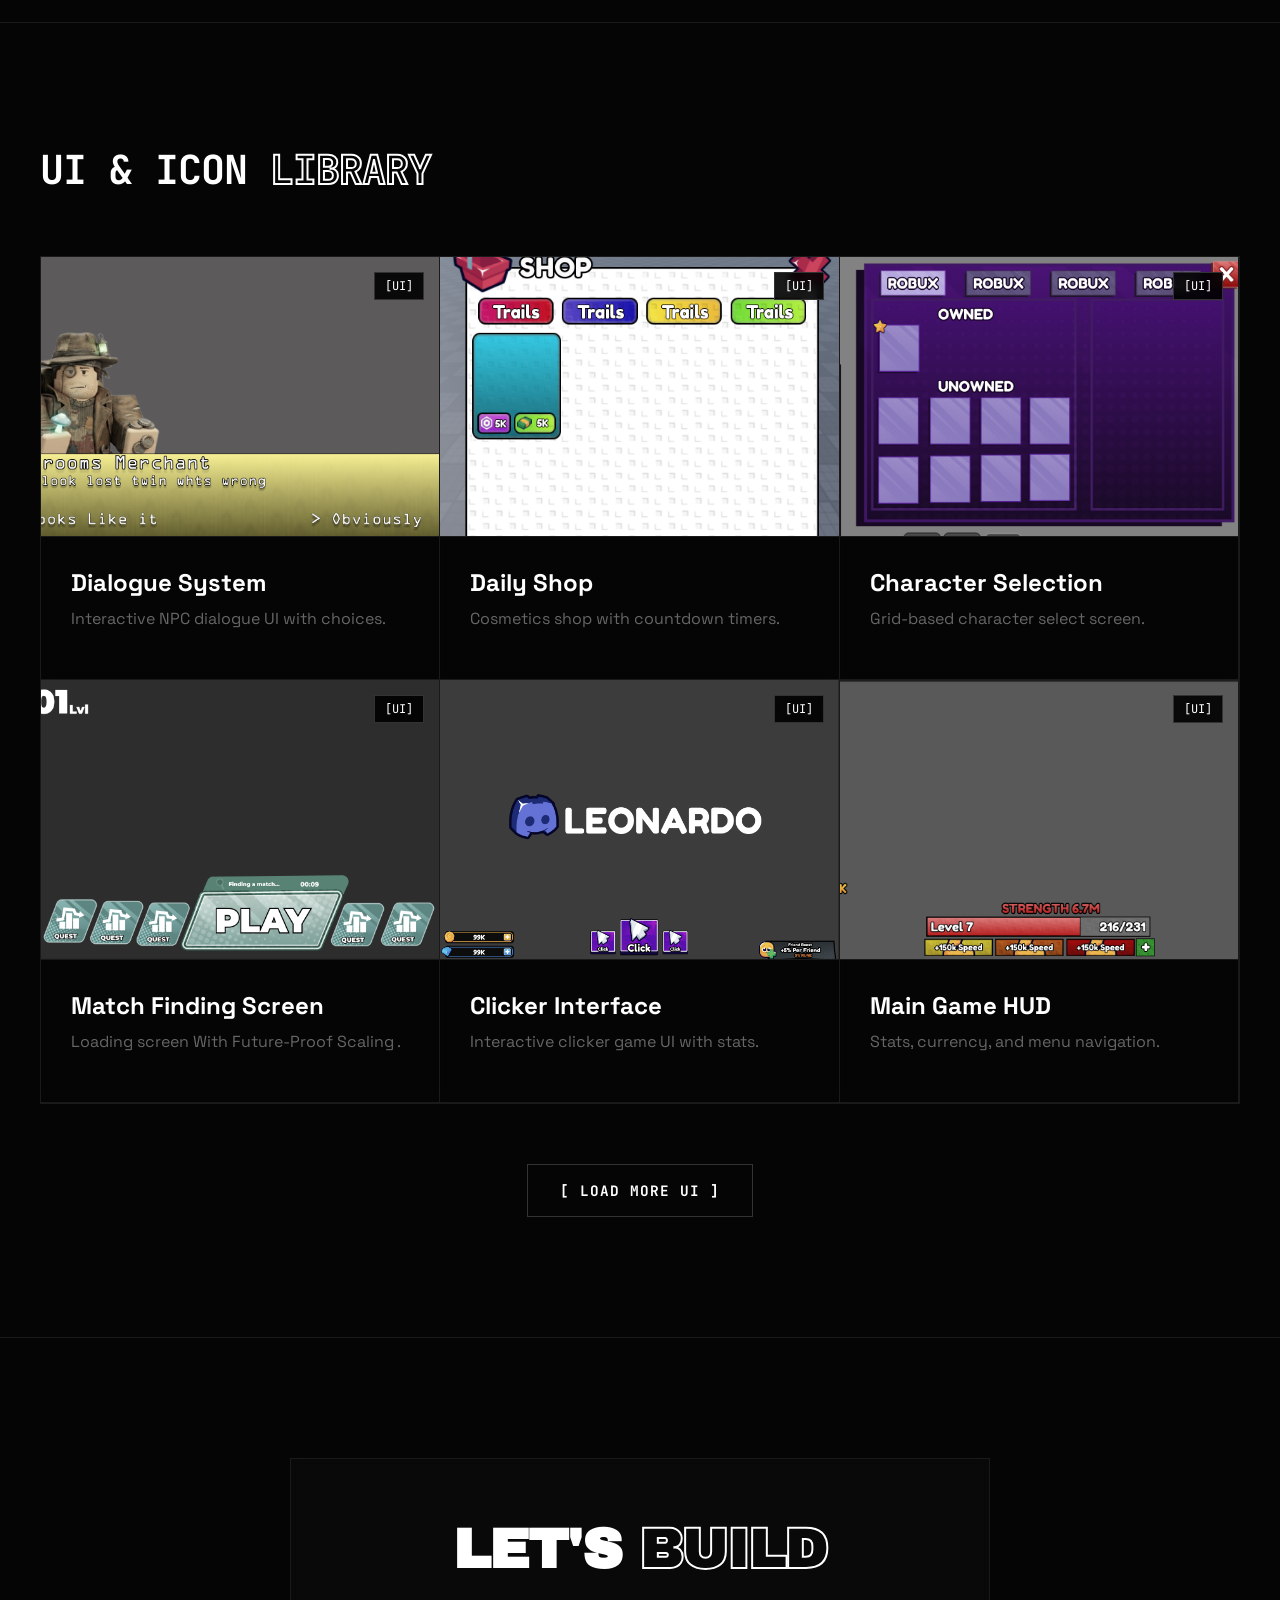
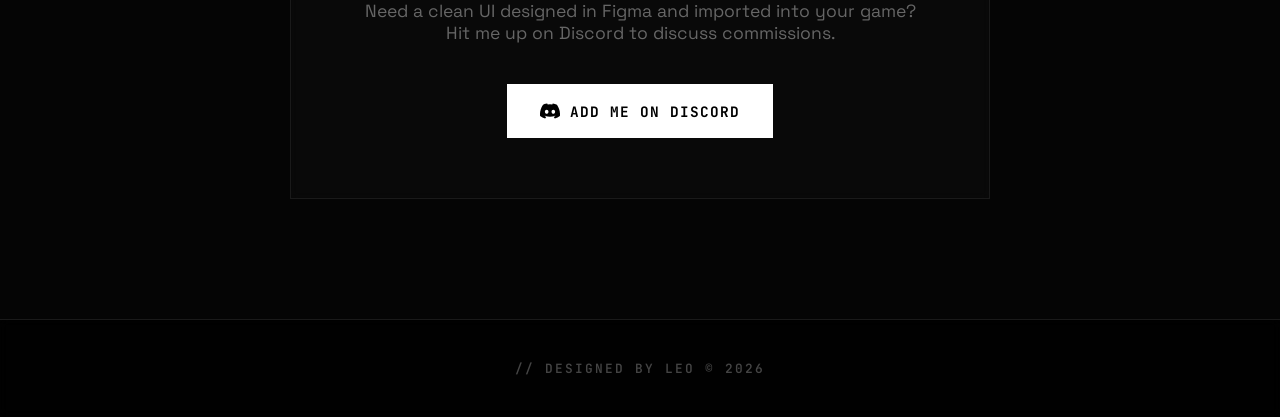
==== commit eeca4bdd: "Update index.html" ====
--- a/index.html
+++ b/index.html
@@ -15,7 +15,16 @@
     <!-- ================= HEADER / NAVBAR ================= -->
     <header id="top">
         <nav class="navbar">
-            <div class="logo">LEO<span class="cursor-blink">_</span></div>
+                   <a href="#top" class="leo-logo">
+            <!-- Replace these with your actual image file names in the images folder -->
+            <div class="collage-bg">
+                <img src="images/Dialogue.png" alt="UI 1">
+                <img src="images/Clicker.png" alt="UI 2">
+                <img src="Inventory.png" alt="UI 3">
+                <img src="images/Screenshot 2026-08-16 221824.png" alt="UI 4">
+            </div>
+            <span>LEO</span>
+        </a>
             <ul class="nav-links">
                 <li><a href="#top">Home</a></li>
                 <li><a href="#about">About</a></li>
--- a/style.css
+++ b/style.css
@@ -116,6 +116,65 @@
     background: #fff;
     color: #000;
     border-color: #fff;
+}
+/* ================= LEO COLLAGE LOGO ================= */
+.leo-logo {
+    position: relative;
+    width: 50px;   /* Size of the logo box */
+    height: 50px;
+    overflow: hidden;
+    border: 2px solid #ffffff;
+    display: flex;
+    align-items: center;
+    justify-content: center;
+    transition: all 0.3s ease;
+}
+
+/* The text inside the logo */
+.leo-logo span {
+    position: relative;
+    z-index: 2;
+    font-family: 'Archivo Black', sans-serif;
+    font-size: 1.2rem;
+    color: #ffffff;
+    text-shadow: 2px 2px 4px rgba(0,0,0,0.8);
+    transition: all 0.3s ease;
+}
+
+/* The sliding background collage */
+.leo-logo .collage-bg {
+    position: absolute;
+    top: 0;
+    left: 0;
+    width: 100%;
+    height: 100%;
+    display: flex;
+    flex-wrap: wrap;
+    z-index: 1;
+    transition: transform 0.4s cubic-bezier(0.4, 0, 0.2, 1);
+}
+
+/* Each image takes up 1/4 of the logo */
+.leo-logo .collage-bg img {
+    width: 50%;
+    height: 50%;
+    object-fit: cover;
+    filter: grayscale(100%) contrast(120%);
+}
+
+/* Hover effect: slides images down */
+.leo-logo:hover .collage-bg {
+    transform: translateY(100%);
+}
+
+/* Hover effect: text turns black */
+.leo-logo:hover {
+    background: #ffffff;
+}
+
+.leo-logo:hover span {
+    color: #000000;
+    text-shadow: none;
 }
 
 /* ================= HERO SECTION ================= */
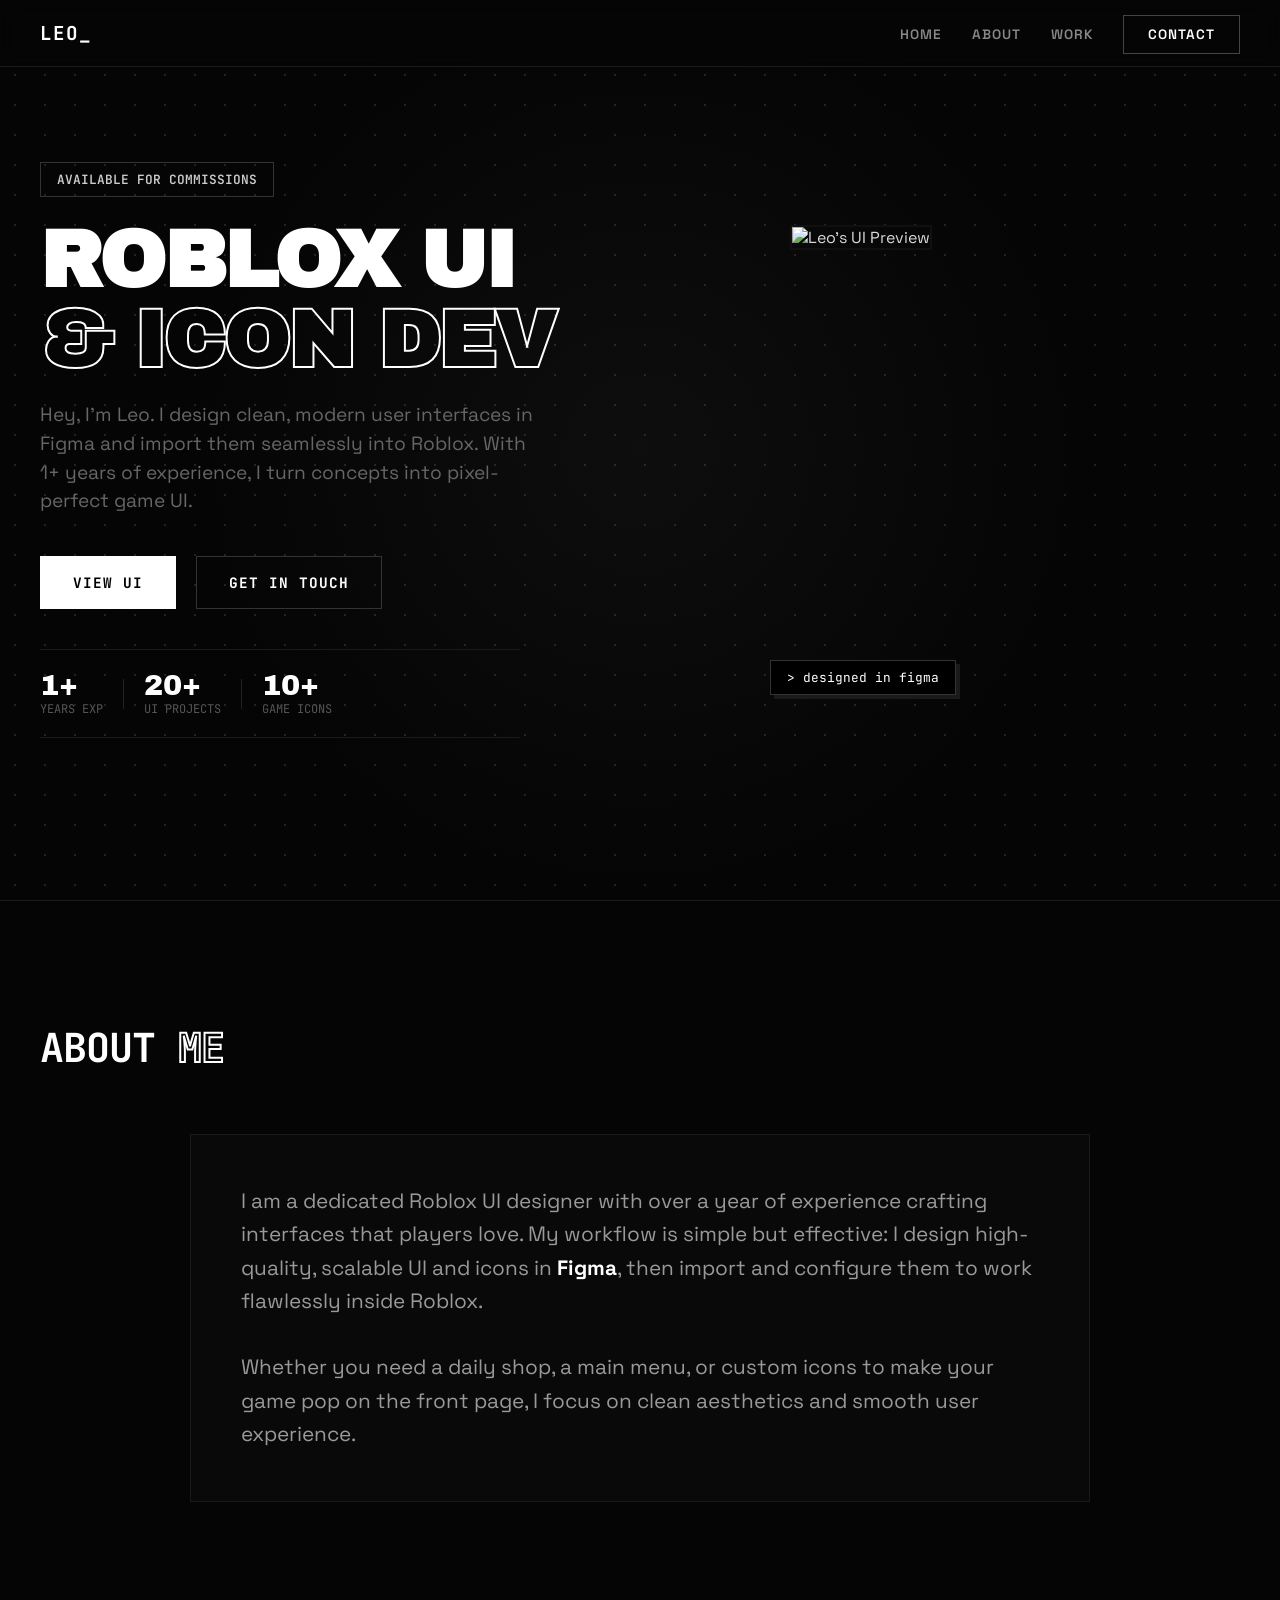
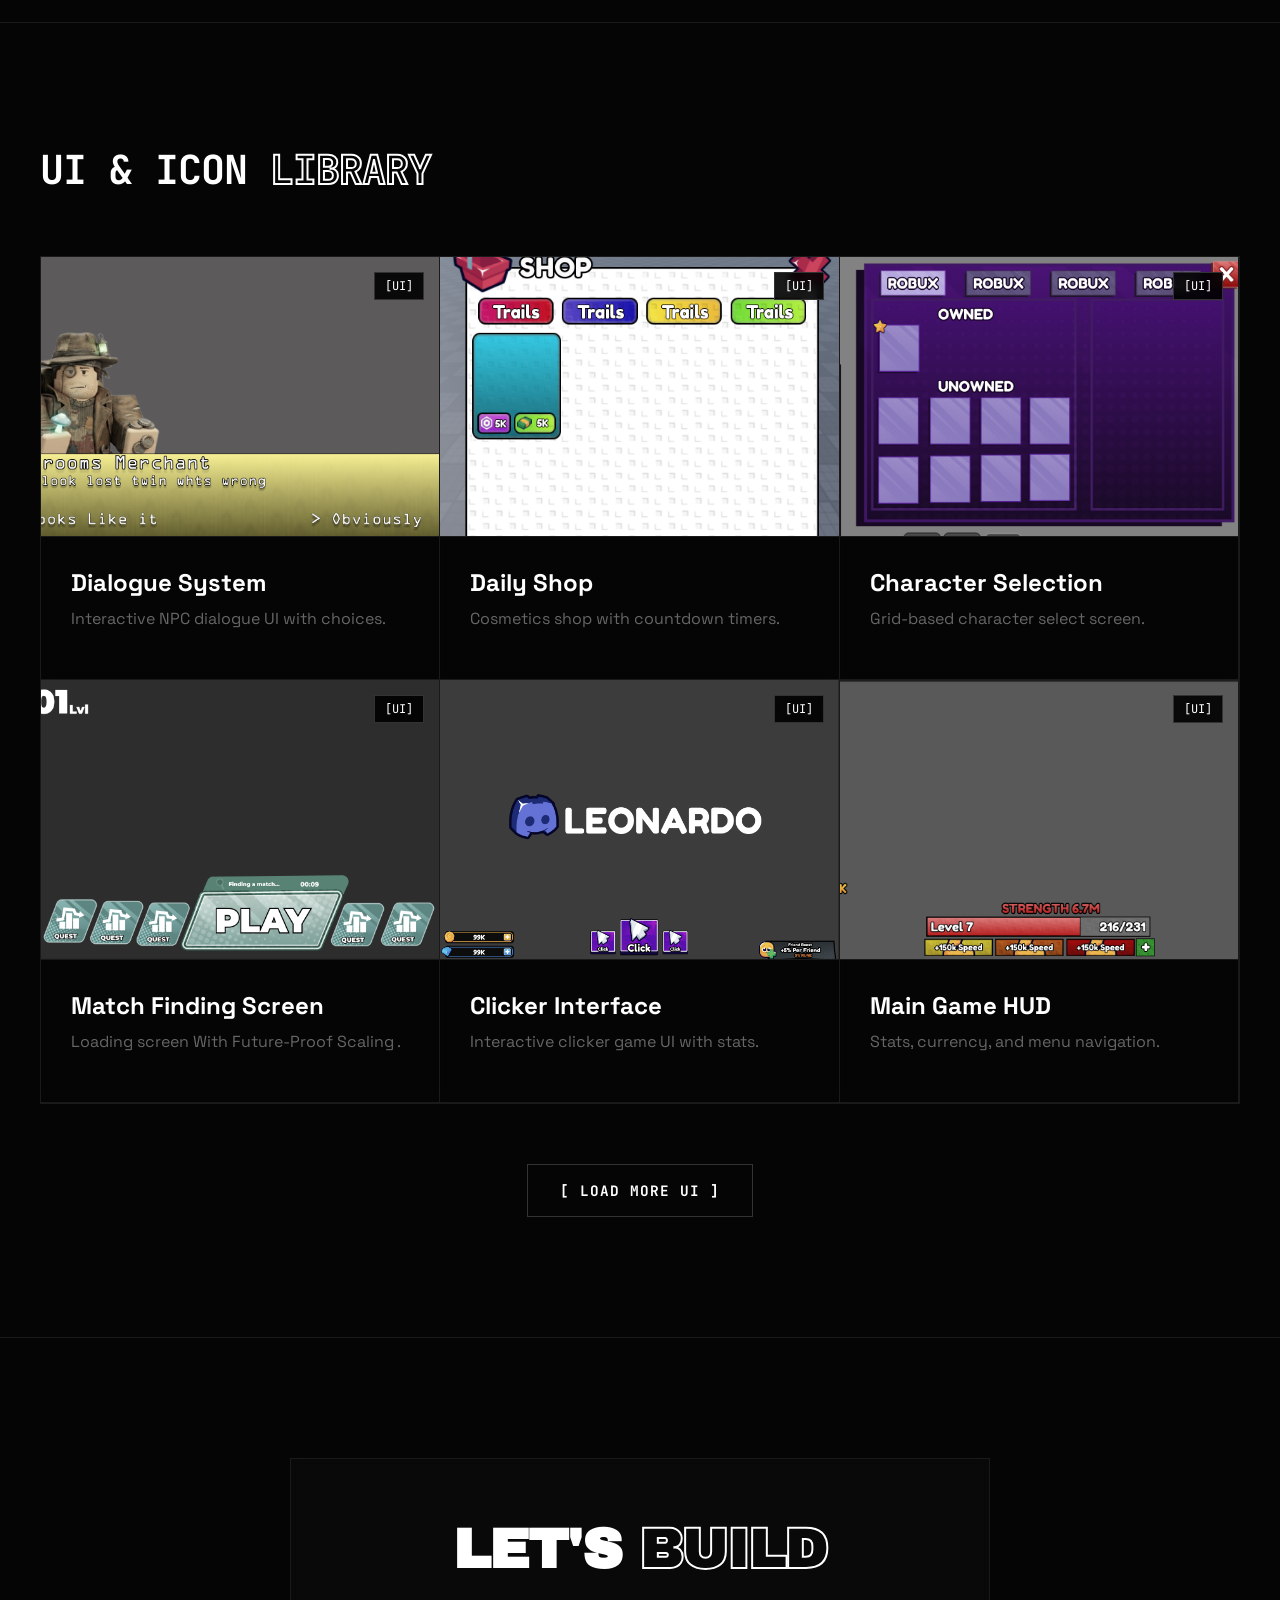
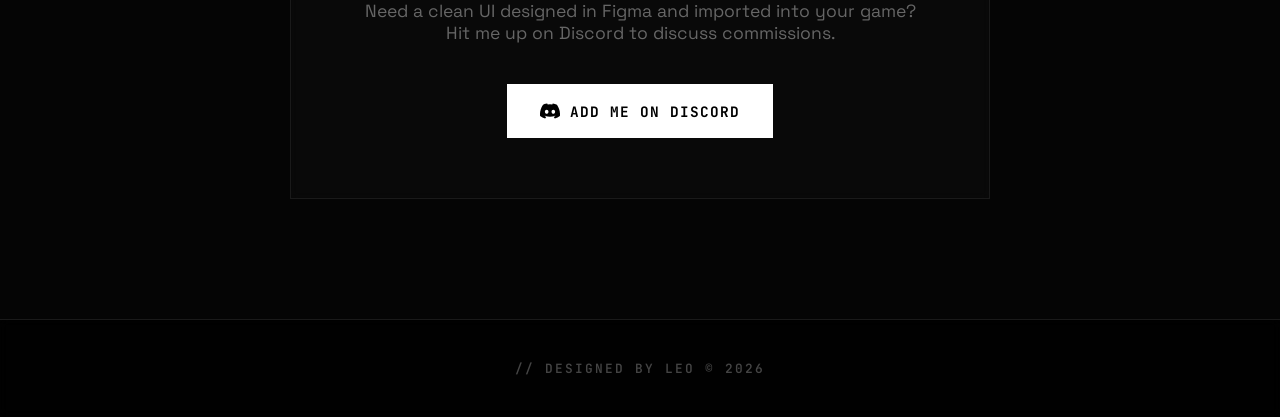
==== commit 44337cc3: "Update index.html" ====
--- a/index.html
+++ b/index.html
@@ -14,17 +14,9 @@
 
     <!-- ================= HEADER / NAVBAR ================= -->
     <header id="top">
-        <nav class="navbar">
-                   <a href="#top" class="leo-logo">
-            <!-- Replace these with your actual image file names in the images folder -->
-            <div class="collage-bg">
-                <img src="images/Dialogue.png" alt="UI 1">
-                <img src="images/Clicker.png" alt="UI 2">
-                <img src="Inventory.png" alt="UI 3">
-                <img src="images/Screenshot 2026-08-16 221824.png" alt="UI 4">
-            </div>
-            <span>LEO</span>
-        </a>
+         <nav class="navbar">
+            <!-- Back to the clean text logo -->
+            <div class="logo">LEO<span class="cursor-blink">_</span></div>
             <ul class="nav-links">
                 <li><a href="#top">Home</a></li>
                 <li><a href="#about">About</a></li>
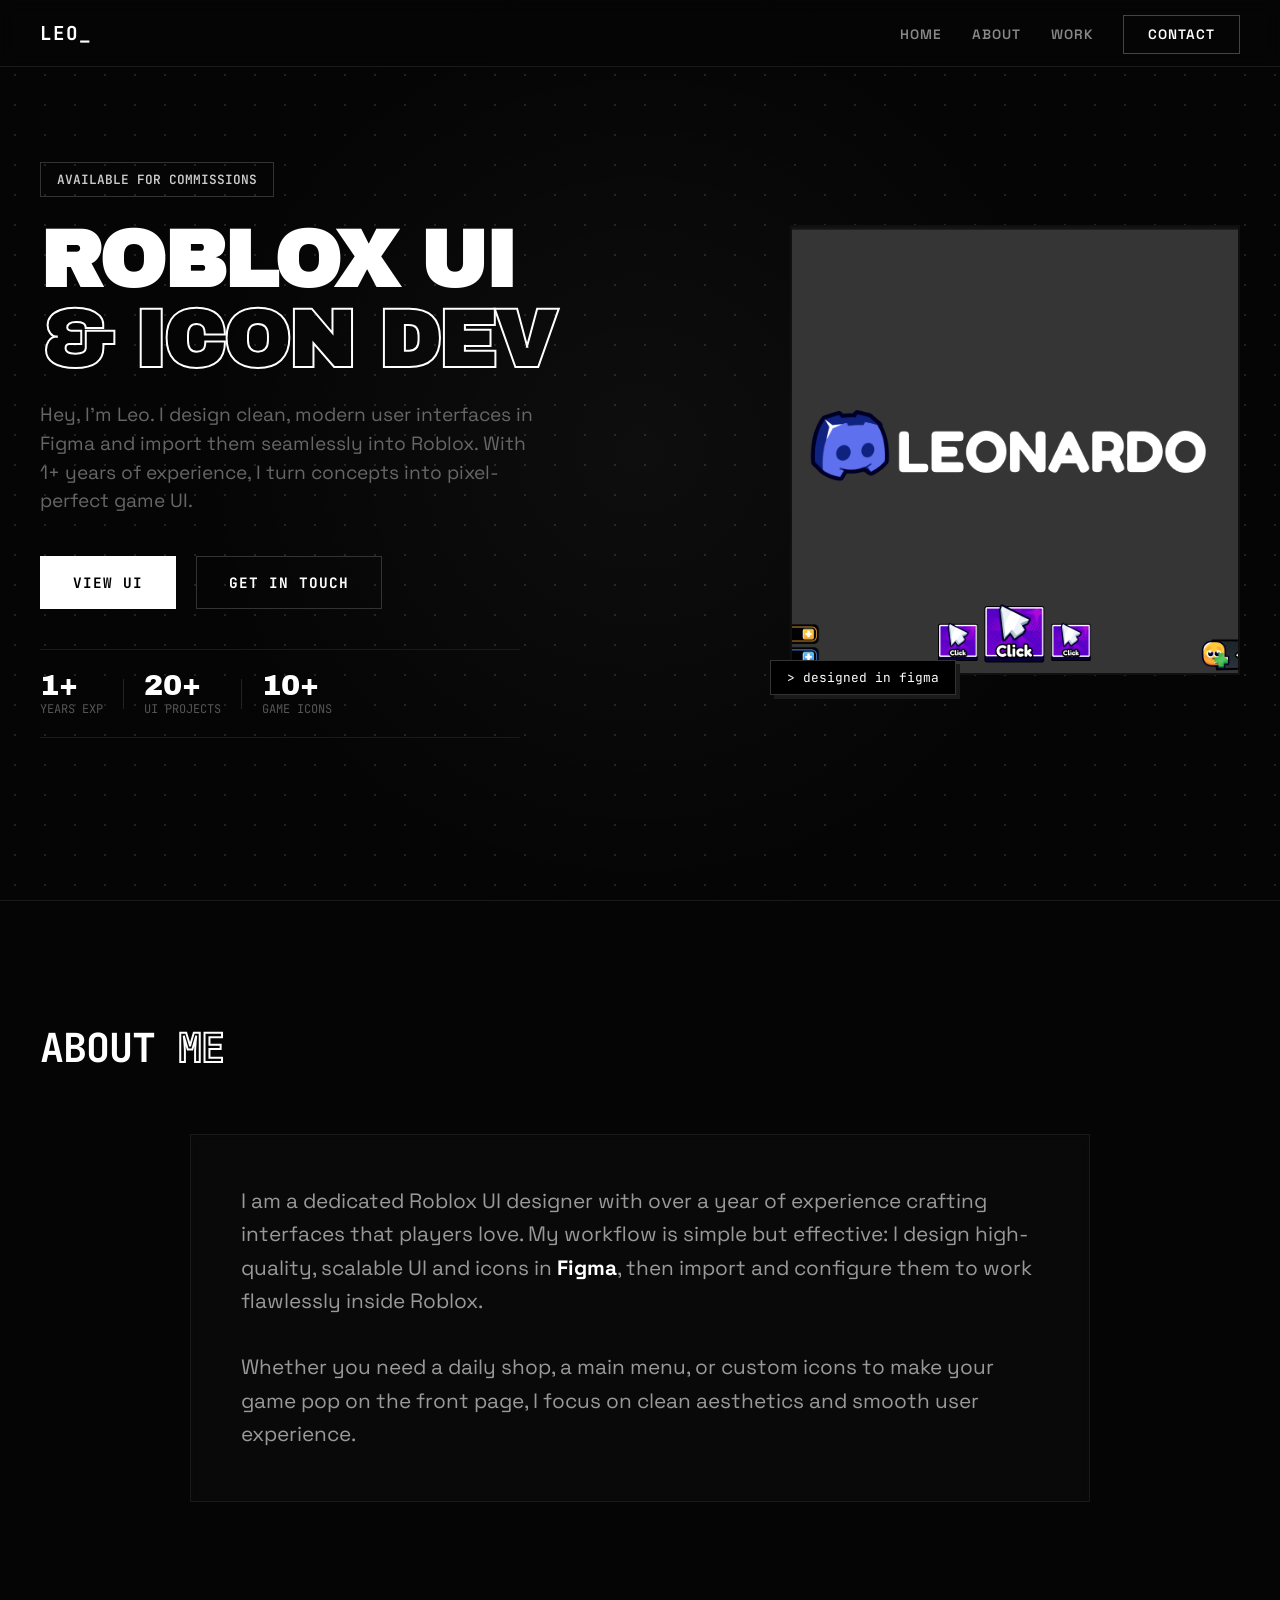
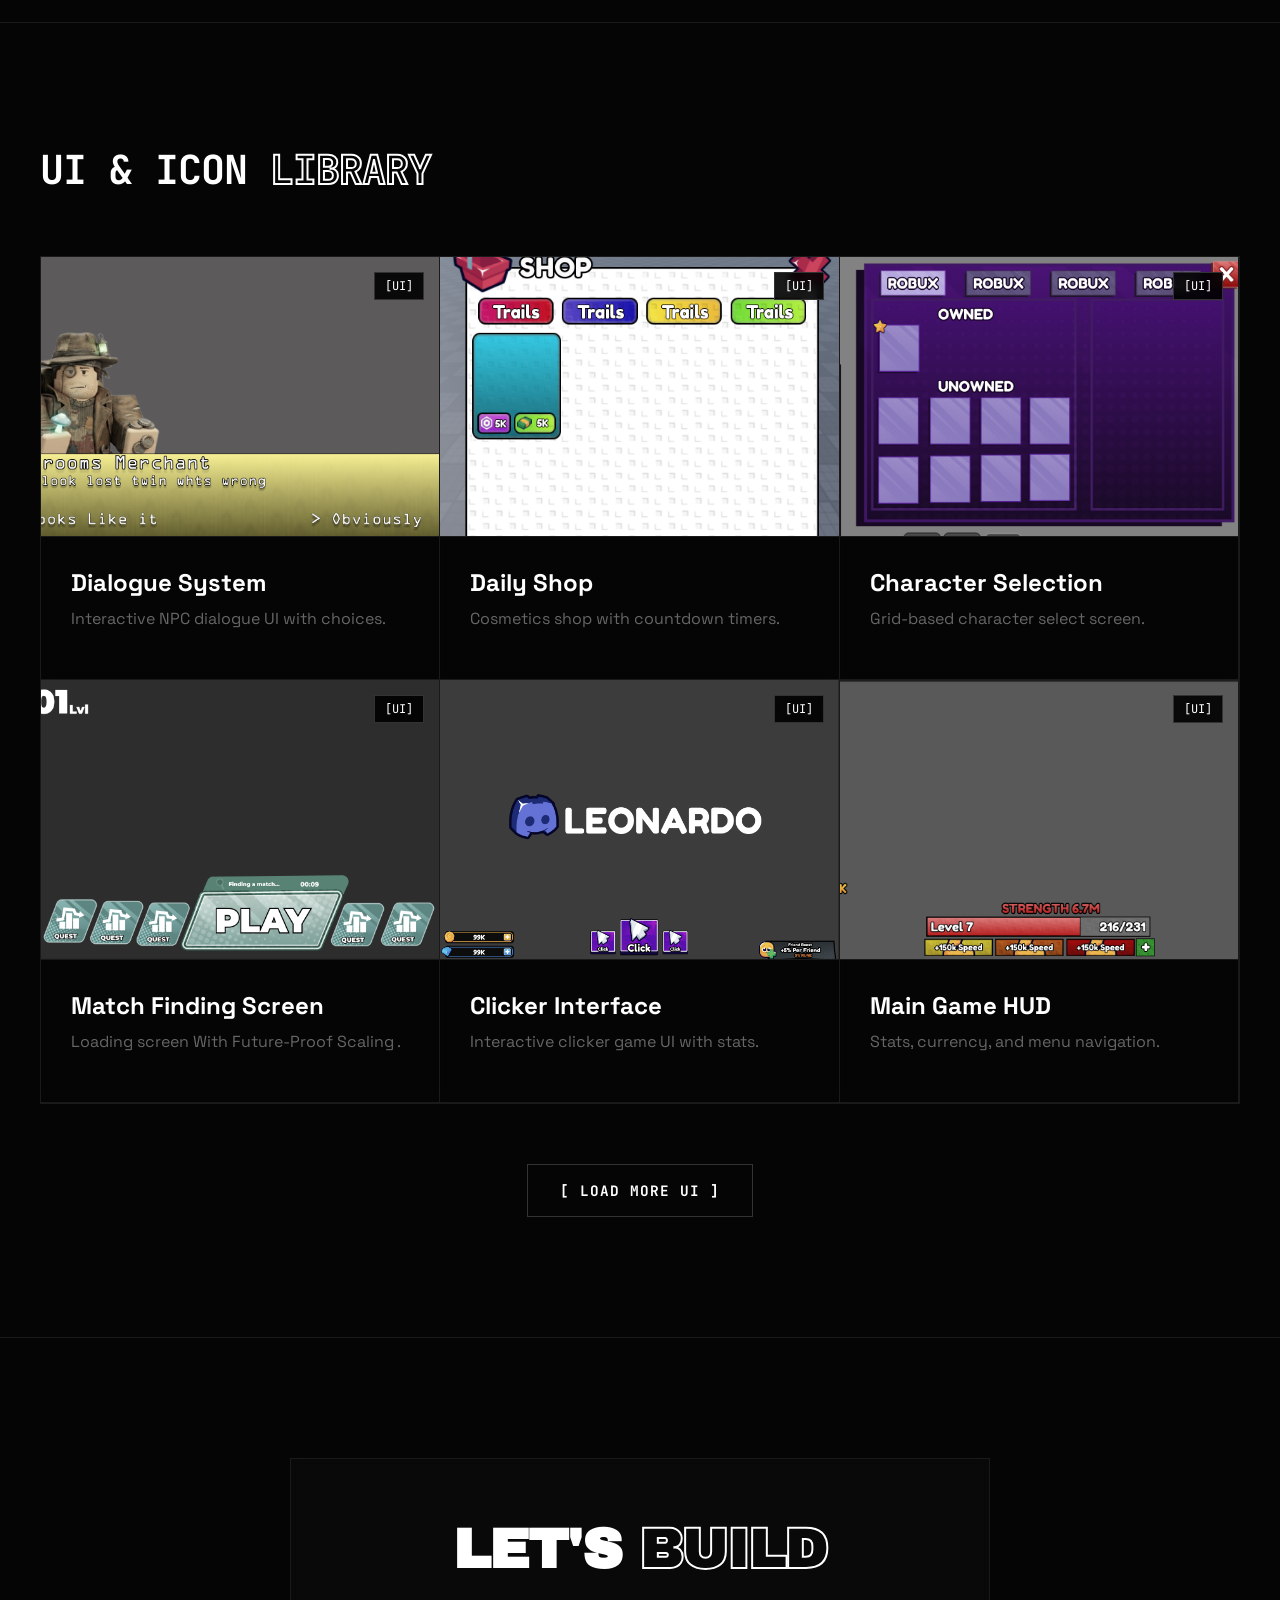
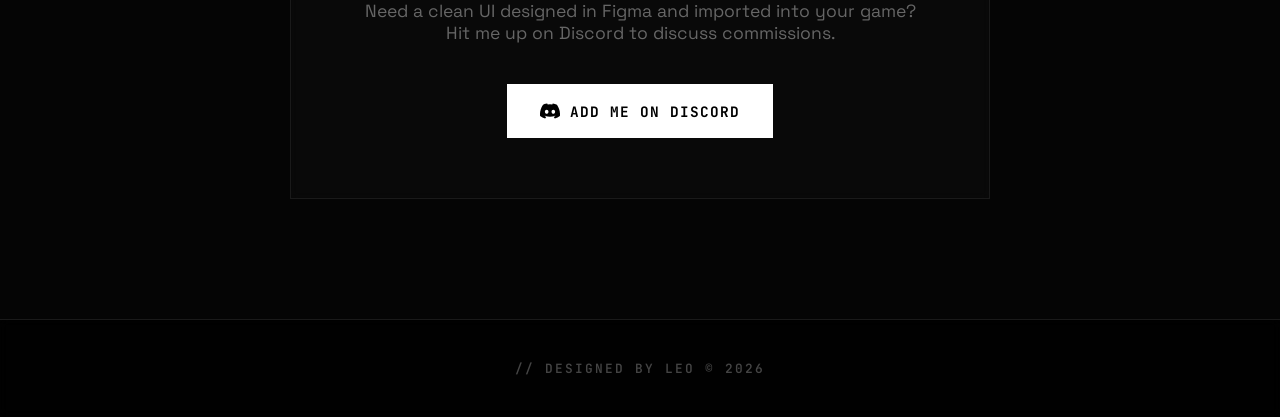
==== commit 09a019c4: "Update index.html" ====
--- a/index.html
+++ b/index.html
@@ -49,7 +49,7 @@
         
         <div class="hero-image-container reveal">
             <!-- IMPORT YOUR BEST UI PREVIEW HERE -->
-            <img src="images/hero-ui.png" alt="Leo's UI Preview" class="hero-img">
+            <img src="images/CLicker.png" alt="Leo's UI Preview" class="hero-img">
             <div class="terminal-tag">&gt; designed in figma</div>
         </div>
     </section>
